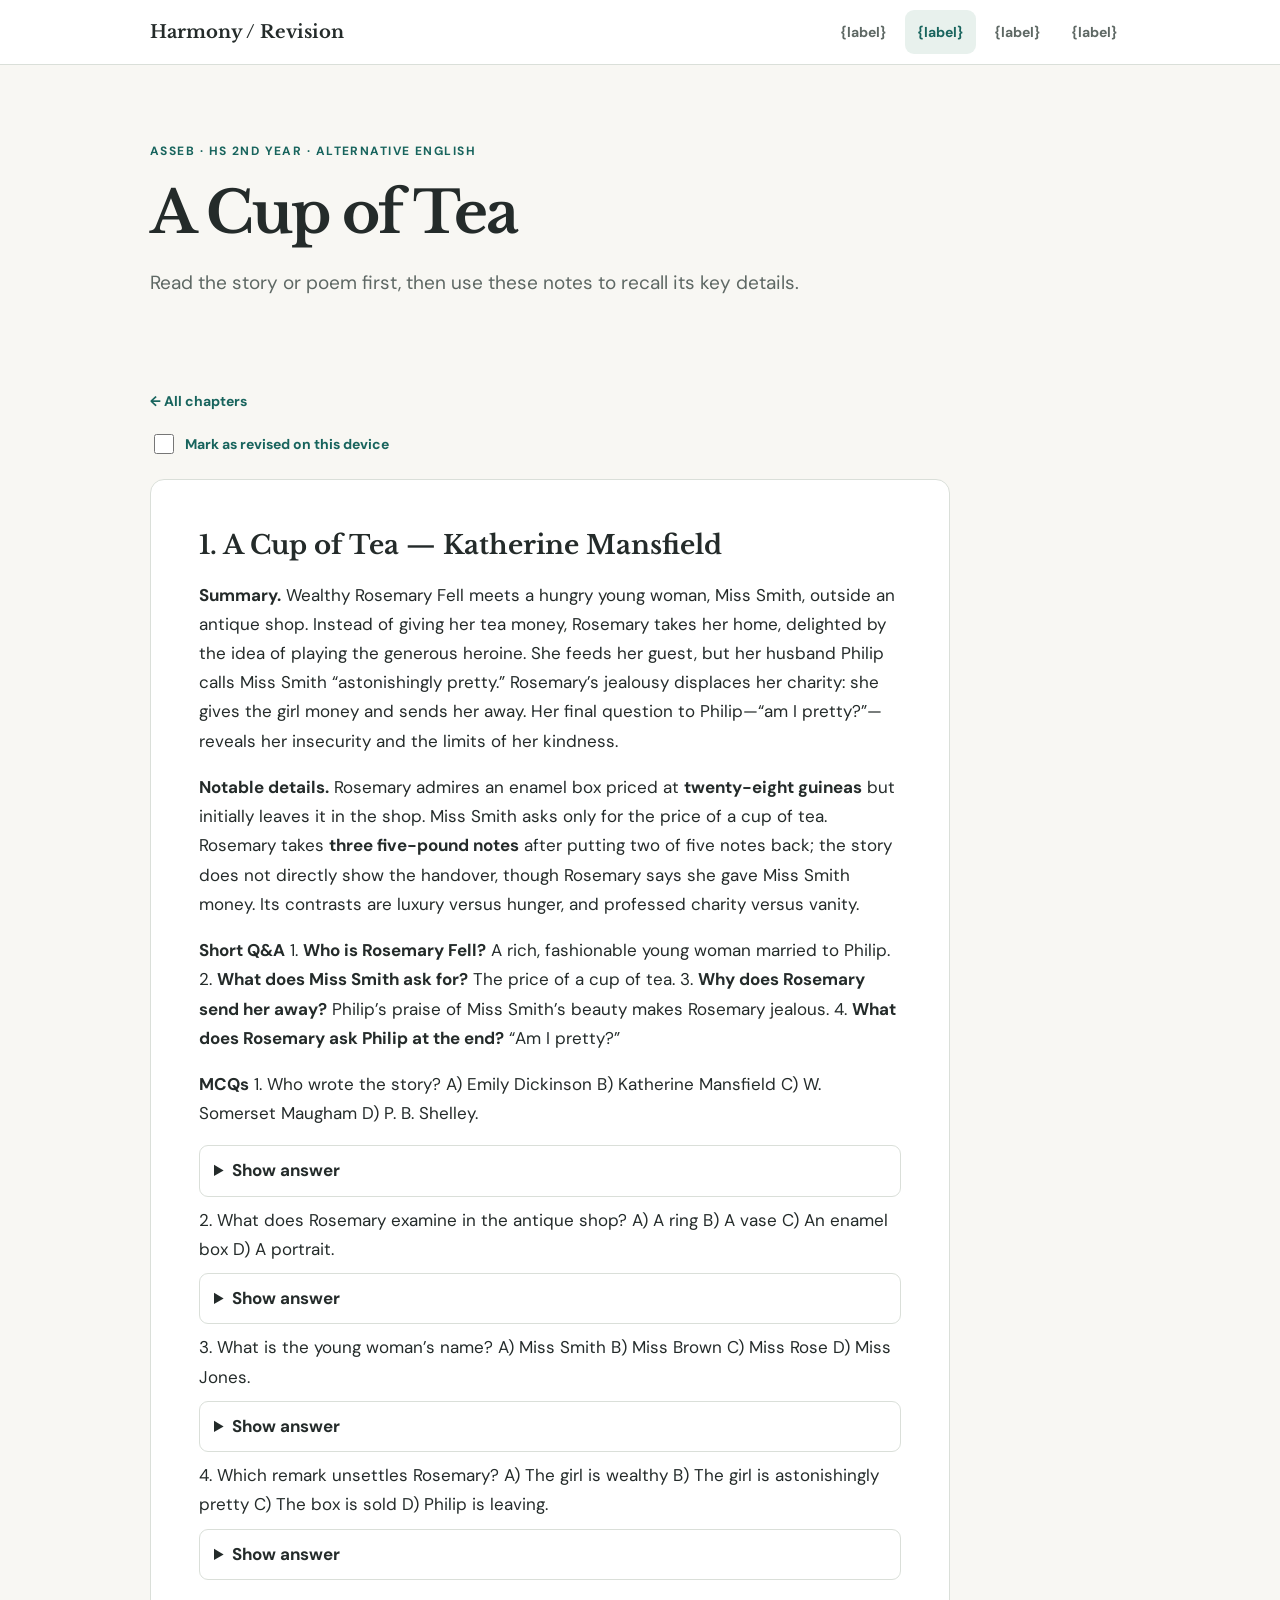
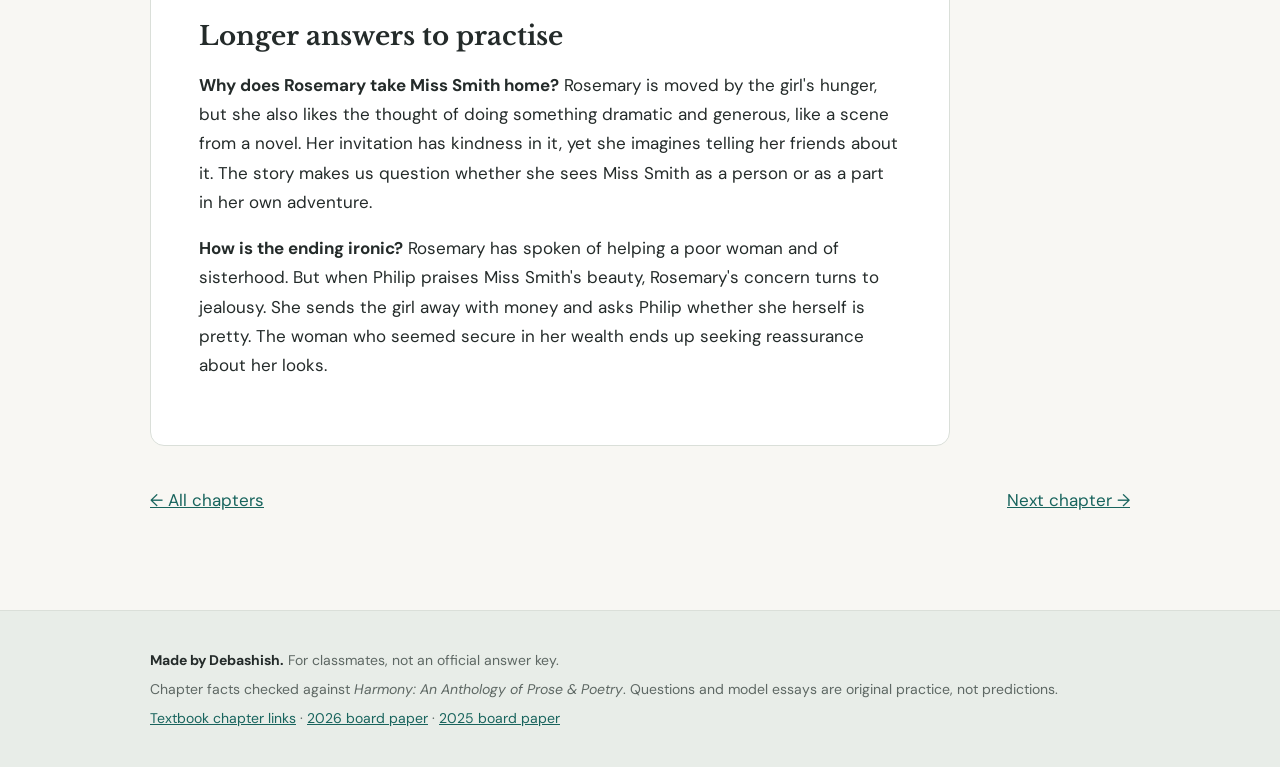
==== a-cup-of-tea.html @ 0e3cce75 "Build Harmony Alternative English revision website and PDF" ====
<!doctype html><html lang="en"><head><meta charset="utf-8"><meta name="viewport" content="width=device-width,initial-scale=1"><meta name="theme-color" content="#f8f7f3"><meta name="description" content="Readable Alternative English revision notes for ASSEB HS 2nd year: Harmony chapters, writing and practice."><title>A Cup of Tea | Harmony Revision</title><link rel="stylesheet" href="style.css"></head><body><header class="top"><div class="shell"><a class="brand" href="index.html">Harmony / Revision</a><nav aria-label="Main navigation"><a href="index.html">{label}</a><a href="chapters.html" aria-current="page">{label}</a><a href="writing.html">{label}</a><a href="grammar.html">{label}</a></nav></div></header><div class="shell"><header class="hero"><span class="eyebrow">ASSEB · HS 2nd Year · Alternative English</span><h1>A Cup of Tea</h1><p>Read the story or poem first, then use these notes to recall its key details.</p></header><main class="main"><a class="crumb" href="chapters.html">← All chapters</a><label class="progress"><input type="checkbox" data-done="a-cup-of-tea"> Mark as revised on this device</label><article class="article"><h2>1. A Cup of Tea — Katherine Mansfield</h2>
<p><strong>Summary.</strong> Wealthy Rosemary Fell meets a hungry young woman, Miss Smith, outside an antique shop. Instead of giving her tea money, Rosemary takes her home, delighted by the idea of playing the generous heroine. She feeds her guest, but her husband Philip calls Miss Smith “astonishingly pretty.” Rosemary’s jealousy displaces her charity: she gives the girl money and sends her away. Her final question to Philip—“am I pretty?”—reveals her insecurity and the limits of her kindness.</p>
<p><strong>Notable details.</strong> Rosemary admires an enamel box priced at <strong>twenty-eight guineas</strong> but initially leaves it in the shop. Miss Smith asks only for the price of a cup of tea. Rosemary takes <strong>three five-pound notes</strong> after putting two of five notes back; the story does not directly show the handover, though Rosemary says she gave Miss Smith money. Its contrasts are luxury versus hunger, and professed charity versus vanity.</p>
<p><strong>Short Q&amp;A</strong>
1. <strong>Who is Rosemary Fell?</strong> A rich, fashionable young woman married to Philip.
2. <strong>What does Miss Smith ask for?</strong> The price of a cup of tea.
3. <strong>Why does Rosemary send her away?</strong> Philip’s praise of Miss Smith’s beauty makes Rosemary jealous.
4. <strong>What does Rosemary ask Philip at the end?</strong> “Am I pretty?”</p>
<p><strong>MCQs</strong>
1. Who wrote the story? A) Emily Dickinson B) Katherine Mansfield C) W. Somerset Maugham D) P. B. Shelley. <details><summary>Show answer</summary><p>Answer: B</p></details>
2. What does Rosemary examine in the antique shop? A) A ring B) A vase C) An enamel box D) A portrait. <details><summary>Show answer</summary><p>Answer: C</p></details>
3. What is the young woman’s name? A) Miss Smith B) Miss Brown C) Miss Rose D) Miss Jones. <details><summary>Show answer</summary><p>Answer: A</p></details>
4. Which remark unsettles Rosemary? A) The girl is wealthy B) The girl is astonishingly pretty C) The box is sold D) Philip is leaving. <details><summary>Show answer</summary><p>Answer: B</p></details></p><h2>Longer answers to practise</h2><p><strong>Why does Rosemary take Miss Smith home?</strong> Rosemary is moved by the girl's hunger, but she also likes the thought of doing something dramatic and generous, like a scene from a novel. Her invitation has kindness in it, yet she imagines telling her friends about it. The story makes us question whether she sees Miss Smith as a person or as a part in her own adventure.</p>
<p><strong>How is the ending ironic?</strong> Rosemary has spoken of helping a poor woman and of sisterhood. But when Philip praises Miss Smith's beauty, Rosemary's concern turns to jealousy. She sends the girl away with money and asks Philip whether she herself is pretty. The woman who seemed secure in her wealth ends up seeking reassurance about her looks.</p></article><div class="navchap"><a href="chapters.html">← All chapters</a><a href="the-voyage.html">Next chapter →</a></div></main></div><footer class="footer"><div class="shell"><p><strong>Made by Debashish.</strong> For classmates, not an official answer key.</p><p>Chapter facts checked against <em>Harmony: An Anthology of Prose &amp; Poetry</em>. Questions and model essays are original practice, not predictions.</p><p><a href="https://devlibrary.in/class-12-alternative-english-book">Textbook chapter links</a> · <a href="https://www.thetreasurenotes.in/2026/02/asseb-class-12-alternative-english-question-paper-2026.html">2026 board paper</a> · <a href="https://www.dynamictutorialsandservices.org/2025/06/alternative-english-question-paper-2025.html">2025 board paper</a></p></div></footer><script src="app.js"></script></body></html>
---- style.css ----
@import url('https://fonts.googleapis.com/css2?family=DM+Sans:wght@400;500;600;700&family=Libre+Baskerville:wght@400;700&display=swap');
:root{--paper:#f8f7f3;--ink:#242b2a;--muted:#5e6864;--line:#dadfd9;--teal:#18645d;--soft:#e8f1ed;--white:#fff}*{box-sizing:border-box}html{scroll-behavior:smooth}body{margin:0;background:var(--paper);color:var(--ink);font:17px/1.72 'DM Sans',Arial,sans-serif}a{color:var(--teal)}a:focus-visible,button:focus-visible,input:focus-visible{outline:3px solid #d68c48;outline-offset:3px}.shell{width:min(980px,calc(100% - 38px));margin:auto}.top{background:var(--white);border-bottom:1px solid var(--line)}.top .shell{min-height:64px;display:flex;align-items:center;justify-content:space-between;gap:16px}.brand{font:700 18px 'Libre Baskerville',Georgia,serif;color:var(--ink);text-decoration:none}.top nav{display:flex;flex-wrap:wrap;gap:6px}.top nav a{color:var(--muted);font-size:14px;text-decoration:none;font-weight:700;padding:10px 12px;border-radius:9px}.top nav a:hover,.top nav a[aria-current]{background:var(--soft);color:var(--teal)}.hero{padding:70px 0 45px;max-width:790px}.eyebrow{color:var(--teal);font-size:12px;letter-spacing:.12em;font-weight:700;text-transform:uppercase}.hero h1{font:700 clamp(34px,6vw,58px)/1.16 'Libre Baskerville',Georgia,serif;letter-spacing:-.035em;margin:16px 0}.hero p{font-size:19px;color:var(--muted);max-width:670px}.pill{display:inline-block;background:var(--soft);color:var(--teal);font-size:13px;font-weight:700;border-radius:100px;padding:6px 14px}.actions{display:flex;gap:12px;flex-wrap:wrap;margin-top:27px}.btn{display:inline-flex;align-items:center;justify-content:center;min-height:48px;padding:10px 18px;background:var(--teal);color:white;text-decoration:none;border-radius:10px;font-weight:700}.btn.alt{background:white;color:var(--teal);border:1px solid var(--line)}.main{padding-bottom:70px}.section-title{font:700 27px/1.3 'Libre Baskerville',Georgia,serif;margin:35px 0 15px}.chapter-list{display:grid;grid-template-columns:repeat(2,minmax(0,1fr));gap:12px}.chapter-link{display:block;padding:22px 24px;background:white;border:1px solid var(--line);border-radius:12px;color:var(--ink);text-decoration:none;min-height:126px}.chapter-link:hover{border-color:var(--teal);background:#fdfefd}.chapter-link small{display:block;color:var(--teal);font-size:12px;text-transform:uppercase;letter-spacing:.08em;font-weight:700}.chapter-link strong{display:block;font:700 19px/1.35 'Libre Baskerville',Georgia,serif;margin-top:9px}.wide{grid-column:span 2}.article{max-width:800px;background:white;border:1px solid var(--line);border-radius:14px;padding:clamp(22px,5vw,48px);margin:22px 0 40px}.article h2{font:700 26px/1.35 'Libre Baskerville',Georgia,serif;margin:1.5em 0 .65em}.article h2:first-child{margin-top:0}.article h3{font:700 20px/1.4 'Libre Baskerville',Georgia,serif;margin:1.5em 0 .5em}.article p,.article li{overflow-wrap:anywhere}.article li{margin:8px 0}.article strong{font-weight:700}.article blockquote{border-left:3px solid var(--teal);padding-left:20px;margin:20px 0;color:var(--muted)}.article hr{border:0;border-top:1px solid var(--line);margin:28px 0}.article ol,.article ul{padding-left:1.35em}.article a{overflow-wrap:anywhere}.article .qna{background:var(--paper);padding:12px;border-radius:8px}.navchap{display:flex;justify-content:space-between;gap:12px;margin:24px 0}.crumb{display:inline-block;margin-top:26px;color:var(--teal);text-decoration:none;font-size:14px;font-weight:700}.footer{background:#e8ede8;border-top:1px solid var(--line);padding:32px 0;font-size:14px;color:var(--muted)}.footer strong{color:var(--ink)}.footer p{margin:5px 0}.footer a{color:var(--teal)}.progress{display:flex;align-items:center;gap:8px;font-size:14px;font-weight:700;color:var(--teal);margin:16px 0}.progress input{width:20px;height:20px;accent-color:var(--teal)}.toc{display:flex;gap:9px;flex-wrap:wrap}.toc a{background:white;border:1px solid var(--line);border-radius:100px;padding:7px 13px;text-decoration:none;font-size:14px;font-weight:700}.article details{border:1px solid var(--line);border-radius:9px;padding:10px 14px;margin:9px 0}.article summary{cursor:pointer;font-weight:700}.article details p{margin:8px 0}.notice{padding:18px;background:var(--soft);border-radius:10px;color:#21453e;margin:22px 0}.printlink{margin:16px 0}.sr-only{position:absolute;clip:rect(0,0,0,0)}@media(max-width:640px){body{font-size:16px;line-height:1.68}.top .shell{align-items:flex-start;flex-direction:column;padding:11px 0}.top nav{width:100%;justify-content:space-between}.top nav a{padding:8px 5px;font-size:13px}.hero{padding:43px 0 28px}.hero p{font-size:17px}.chapter-list{grid-template-columns:1fr}.wide{grid-column:auto}.article{margin:14px 0 30px}.navchap{flex-direction:column}}@media print{.top,.footer,.actions,.navchap,.progress,.crumb{display:none!important}.article{border:0;padding:0;max-width:none}body{background:white;font-size:12pt}.shell{width:100%}}
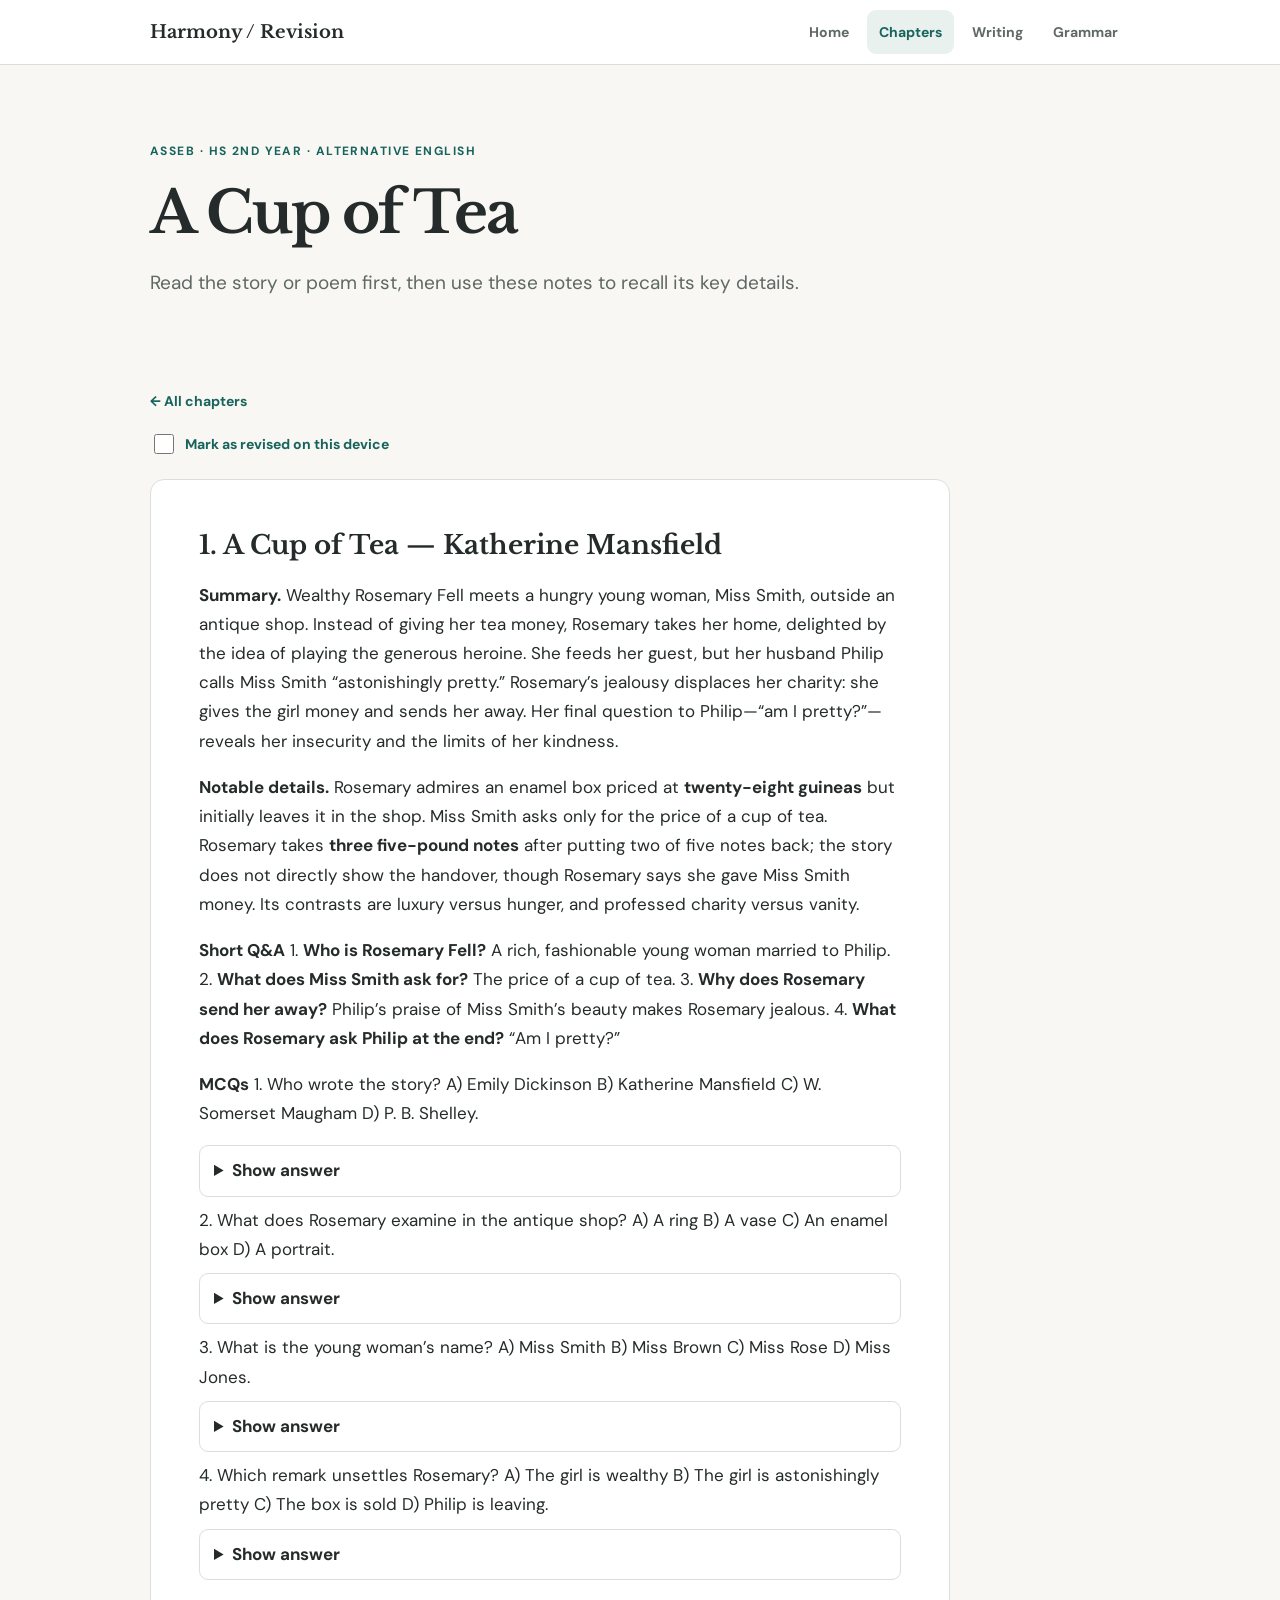
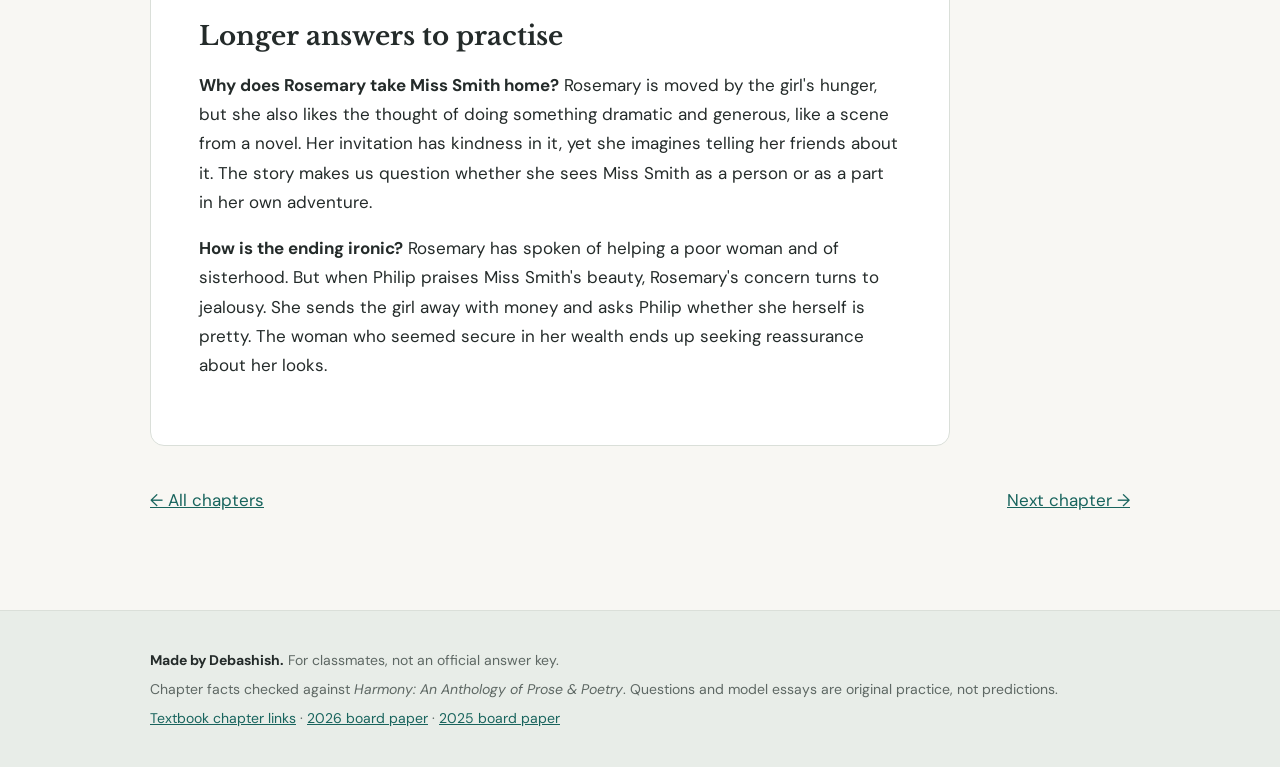
==== commit 73d2cf8a: "Fix navigation labels and writing-page anchors" ====
--- a/a-cup-of-tea.html
+++ b/a-cup-of-tea.html
@@ -1,4 +1,4 @@
-<!doctype html><html lang="en"><head><meta charset="utf-8"><meta name="viewport" content="width=device-width,initial-scale=1"><meta name="theme-color" content="#f8f7f3"><meta name="description" content="Readable Alternative English revision notes for ASSEB HS 2nd year: Harmony chapters, writing and practice."><title>A Cup of Tea | Harmony Revision</title><link rel="stylesheet" href="style.css"></head><body><header class="top"><div class="shell"><a class="brand" href="index.html">Harmony / Revision</a><nav aria-label="Main navigation"><a href="index.html">{label}</a><a href="chapters.html" aria-current="page">{label}</a><a href="writing.html">{label}</a><a href="grammar.html">{label}</a></nav></div></header><div class="shell"><header class="hero"><span class="eyebrow">ASSEB · HS 2nd Year · Alternative English</span><h1>A Cup of Tea</h1><p>Read the story or poem first, then use these notes to recall its key details.</p></header><main class="main"><a class="crumb" href="chapters.html">← All chapters</a><label class="progress"><input type="checkbox" data-done="a-cup-of-tea"> Mark as revised on this device</label><article class="article"><h2>1. A Cup of Tea — Katherine Mansfield</h2>
+<!doctype html><html lang="en"><head><meta charset="utf-8"><meta name="viewport" content="width=device-width,initial-scale=1"><meta name="theme-color" content="#f8f7f3"><meta name="description" content="Readable Alternative English revision notes for ASSEB HS 2nd year: Harmony chapters, writing and practice."><title>A Cup of Tea | Harmony Revision</title><link rel="stylesheet" href="style.css"></head><body><header class="top"><div class="shell"><a class="brand" href="index.html">Harmony / Revision</a><nav aria-label="Main navigation"><a href="index.html">Home</a><a href="chapters.html" aria-current="page">Chapters</a><a href="writing.html">Writing</a><a href="grammar.html">Grammar</a></nav></div></header><div class="shell"><header class="hero"><span class="eyebrow">ASSEB · HS 2nd Year · Alternative English</span><h1>A Cup of Tea</h1><p>Read the story or poem first, then use these notes to recall its key details.</p></header><main class="main"><a class="crumb" href="chapters.html">← All chapters</a><label class="progress"><input type="checkbox" data-done="a-cup-of-tea"> Mark as revised on this device</label><article class="article"><h2>1. A Cup of Tea — Katherine Mansfield</h2>
 <p><strong>Summary.</strong> Wealthy Rosemary Fell meets a hungry young woman, Miss Smith, outside an antique shop. Instead of giving her tea money, Rosemary takes her home, delighted by the idea of playing the generous heroine. She feeds her guest, but her husband Philip calls Miss Smith “astonishingly pretty.” Rosemary’s jealousy displaces her charity: she gives the girl money and sends her away. Her final question to Philip—“am I pretty?”—reveals her insecurity and the limits of her kindness.</p>
 <p><strong>Notable details.</strong> Rosemary admires an enamel box priced at <strong>twenty-eight guineas</strong> but initially leaves it in the shop. Miss Smith asks only for the price of a cup of tea. Rosemary takes <strong>three five-pound notes</strong> after putting two of five notes back; the story does not directly show the handover, though Rosemary says she gave Miss Smith money. Its contrasts are luxury versus hunger, and professed charity versus vanity.</p>
 <p><strong>Short Q&amp;A</strong>
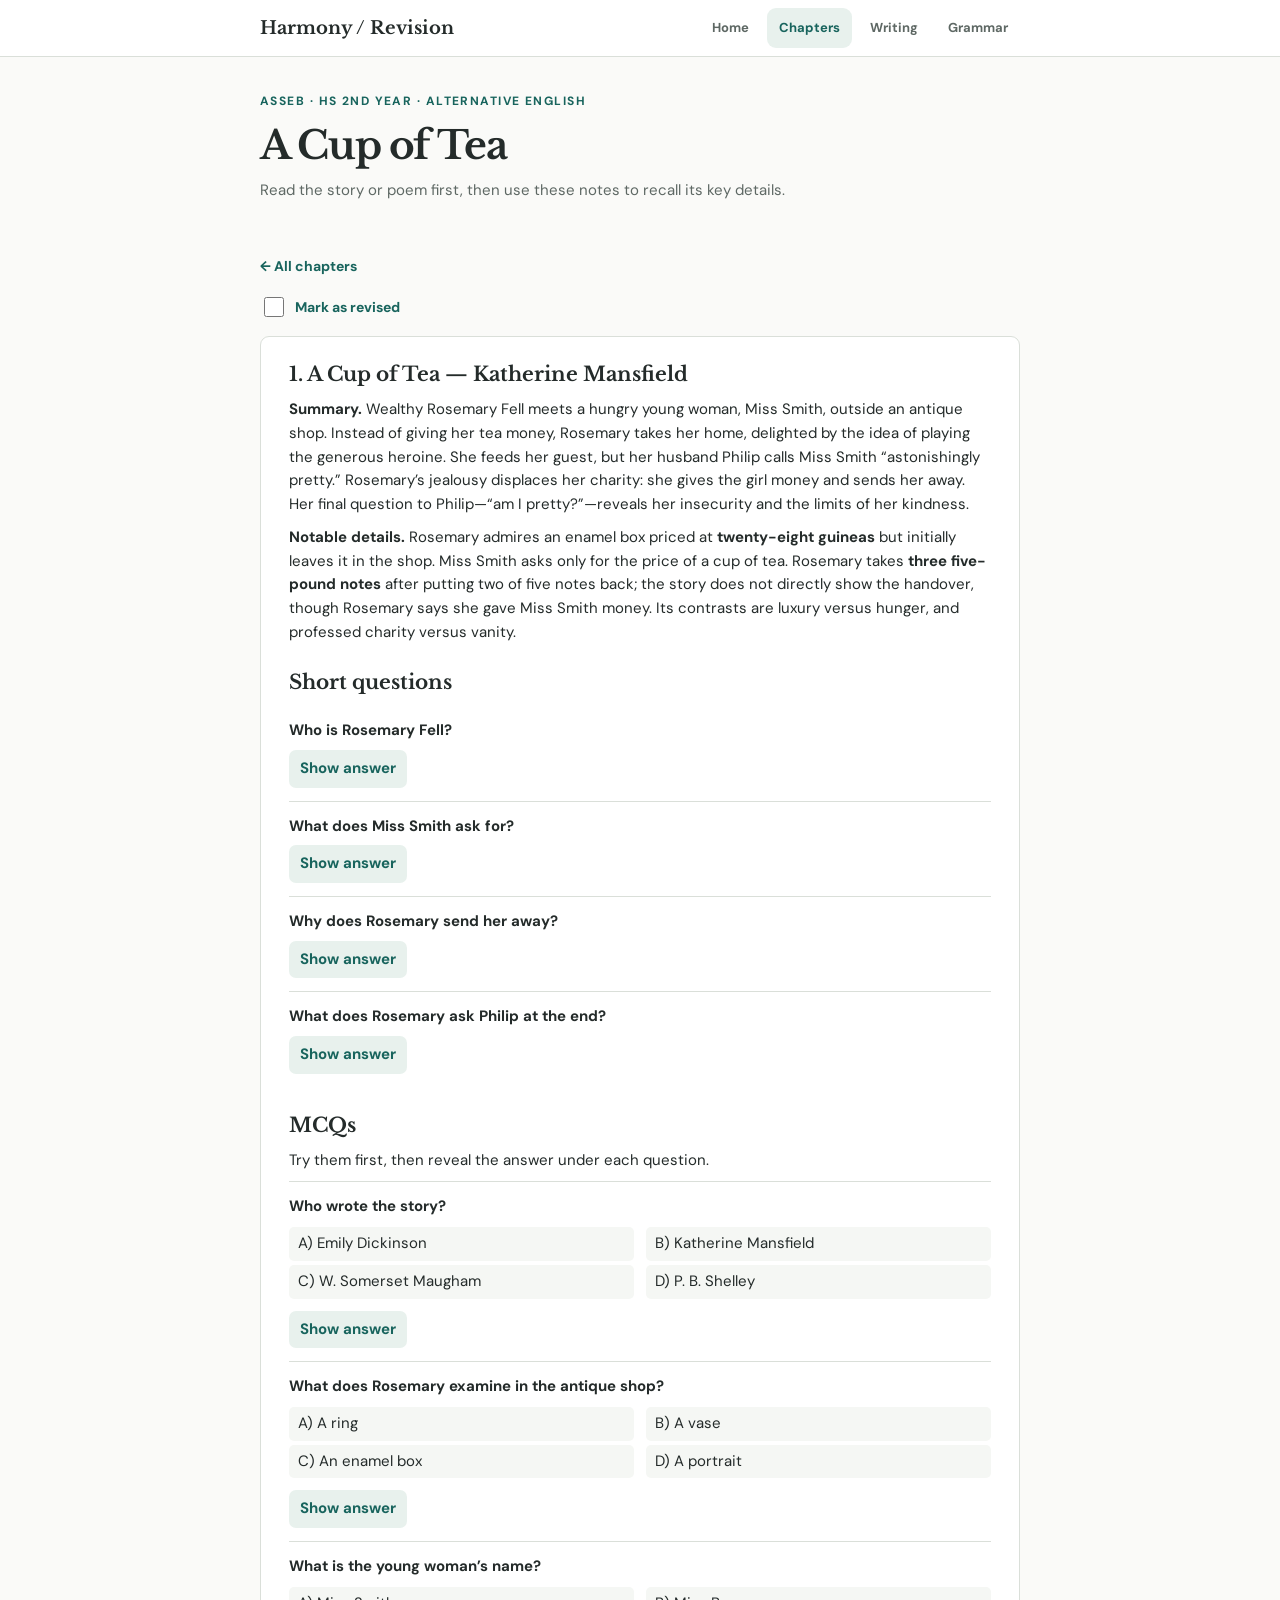
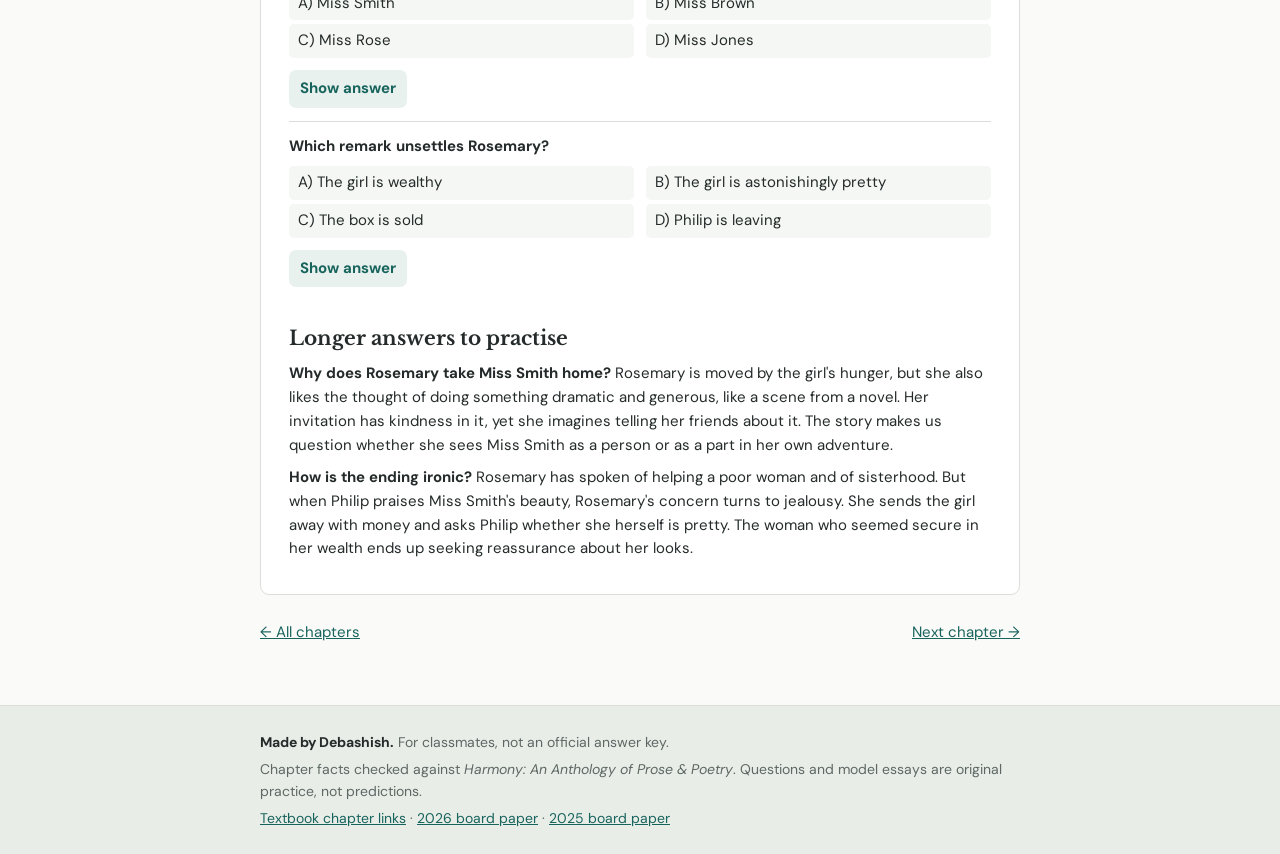
==== commit 8117608e: "Simplify reading layout and hide practice answers until revealed" ====
--- a/a-cup-of-tea.html
+++ b/a-cup-of-tea.html
@@ -1,14 +1,4 @@
-<!doctype html><html lang="en"><head><meta charset="utf-8"><meta name="viewport" content="width=device-width,initial-scale=1"><meta name="theme-color" content="#f8f7f3"><meta name="description" content="Readable Alternative English revision notes for ASSEB HS 2nd year: Harmony chapters, writing and practice."><title>A Cup of Tea | Harmony Revision</title><link rel="stylesheet" href="style.css"></head><body><header class="top"><div class="shell"><a class="brand" href="index.html">Harmony / Revision</a><nav aria-label="Main navigation"><a href="index.html">Home</a><a href="chapters.html" aria-current="page">Chapters</a><a href="writing.html">Writing</a><a href="grammar.html">Grammar</a></nav></div></header><div class="shell"><header class="hero"><span class="eyebrow">ASSEB · HS 2nd Year · Alternative English</span><h1>A Cup of Tea</h1><p>Read the story or poem first, then use these notes to recall its key details.</p></header><main class="main"><a class="crumb" href="chapters.html">← All chapters</a><label class="progress"><input type="checkbox" data-done="a-cup-of-tea"> Mark as revised on this device</label><article class="article"><h2>1. A Cup of Tea — Katherine Mansfield</h2>
+<!doctype html><html lang="en"><head><meta charset="utf-8"><meta name="viewport" content="width=device-width,initial-scale=1"><meta name="theme-color" content="#f8f7f3"><meta name="description" content="Readable Alternative English revision notes for ASSEB HS 2nd year: Harmony chapters, writing and practice."><title>A Cup of Tea | Harmony Revision</title><link rel="stylesheet" href="style.css"></head><body><header class="top"><div class="shell"><a class="brand" href="index.html">Harmony / Revision</a><nav aria-label="Main navigation"><a href="index.html">Home</a><a href="chapters.html" aria-current="page">Chapters</a><a href="writing.html">Writing</a><a href="grammar.html">Grammar</a></nav></div></header><div class="shell"><header class="hero"><span class="eyebrow">ASSEB · HS 2nd Year · Alternative English</span><h1>A Cup of Tea</h1><p>Read the story or poem first, then use these notes to recall its key details.</p></header><main class="main"><a class="crumb" href="chapters.html">← All chapters</a><label class="progress"><input type="checkbox" data-done="a-cup-of-tea"> Mark as revised</label><article class="article"><h2>1. A Cup of Tea — Katherine Mansfield</h2>
 <p><strong>Summary.</strong> Wealthy Rosemary Fell meets a hungry young woman, Miss Smith, outside an antique shop. Instead of giving her tea money, Rosemary takes her home, delighted by the idea of playing the generous heroine. She feeds her guest, but her husband Philip calls Miss Smith “astonishingly pretty.” Rosemary’s jealousy displaces her charity: she gives the girl money and sends her away. Her final question to Philip—“am I pretty?”—reveals her insecurity and the limits of her kindness.</p>
-<p><strong>Notable details.</strong> Rosemary admires an enamel box priced at <strong>twenty-eight guineas</strong> but initially leaves it in the shop. Miss Smith asks only for the price of a cup of tea. Rosemary takes <strong>three five-pound notes</strong> after putting two of five notes back; the story does not directly show the handover, though Rosemary says she gave Miss Smith money. Its contrasts are luxury versus hunger, and professed charity versus vanity.</p>
-<p><strong>Short Q&amp;A</strong>
-1. <strong>Who is Rosemary Fell?</strong> A rich, fashionable young woman married to Philip.
-2. <strong>What does Miss Smith ask for?</strong> The price of a cup of tea.
-3. <strong>Why does Rosemary send her away?</strong> Philip’s praise of Miss Smith’s beauty makes Rosemary jealous.
-4. <strong>What does Rosemary ask Philip at the end?</strong> “Am I pretty?”</p>
-<p><strong>MCQs</strong>
-1. Who wrote the story? A) Emily Dickinson B) Katherine Mansfield C) W. Somerset Maugham D) P. B. Shelley. <details><summary>Show answer</summary><p>Answer: B</p></details>
-2. What does Rosemary examine in the antique shop? A) A ring B) A vase C) An enamel box D) A portrait. <details><summary>Show answer</summary><p>Answer: C</p></details>
-3. What is the young woman’s name? A) Miss Smith B) Miss Brown C) Miss Rose D) Miss Jones. <details><summary>Show answer</summary><p>Answer: A</p></details>
-4. Which remark unsettles Rosemary? A) The girl is wealthy B) The girl is astonishingly pretty C) The box is sold D) Philip is leaving. <details><summary>Show answer</summary><p>Answer: B</p></details></p><h2>Longer answers to practise</h2><p><strong>Why does Rosemary take Miss Smith home?</strong> Rosemary is moved by the girl's hunger, but she also likes the thought of doing something dramatic and generous, like a scene from a novel. Her invitation has kindness in it, yet she imagines telling her friends about it. The story makes us question whether she sees Miss Smith as a person or as a part in her own adventure.</p>
+<p><strong>Notable details.</strong> Rosemary admires an enamel box priced at <strong>twenty-eight guineas</strong> but initially leaves it in the shop. Miss Smith asks only for the price of a cup of tea. Rosemary takes <strong>three five-pound notes</strong> after putting two of five notes back; the story does not directly show the handover, though Rosemary says she gave Miss Smith money. Its contrasts are luxury versus hunger, and professed charity versus vanity.</p><h2>Short questions</h2><div class="qcard"><p><strong>Who is Rosemary Fell?</strong></p><details><summary>Show answer</summary><p>A rich, fashionable young woman married to Philip.</p></details></div><div class="qcard"><p><strong>What does Miss Smith ask for?</strong></p><details><summary>Show answer</summary><p>The price of a cup of tea.</p></details></div><div class="qcard"><p><strong>Why does Rosemary send her away?</strong></p><details><summary>Show answer</summary><p>Philip’s praise of Miss Smith’s beauty makes Rosemary jealous.</p></details></div><div class="qcard"><p><strong>What does Rosemary ask Philip at the end?</strong></p><details><summary>Show answer</summary><p>“Am I pretty?”</p></details></div><h2>MCQs</h2><p>Try them first, then reveal the answer under each question.</p><div class="qcard"><p><strong>Who wrote the story?</strong></p><div class="options"><span>A) Emily Dickinson</span><span>B) Katherine Mansfield</span><span>C) W. Somerset Maugham</span><span>D) P. B. Shelley</span></div><details><summary>Show answer</summary><p><strong>B) Katherine Mansfield</strong></p></details></div><div class="qcard"><p><strong>What does Rosemary examine in the antique shop?</strong></p><div class="options"><span>A) A ring</span><span>B) A vase</span><span>C) An enamel box</span><span>D) A portrait</span></div><details><summary>Show answer</summary><p><strong>C) An enamel box</strong></p></details></div><div class="qcard"><p><strong>What is the young woman’s name?</strong></p><div class="options"><span>A) Miss Smith</span><span>B) Miss Brown</span><span>C) Miss Rose</span><span>D) Miss Jones</span></div><details><summary>Show answer</summary><p><strong>A) Miss Smith</strong></p></details></div><div class="qcard"><p><strong>Which remark unsettles Rosemary?</strong></p><div class="options"><span>A) The girl is wealthy</span><span>B) The girl is astonishingly pretty</span><span>C) The box is sold</span><span>D) Philip is leaving</span></div><details><summary>Show answer</summary><p><strong>B) The girl is astonishingly pretty</strong></p></details></div><h2>Longer answers to practise</h2><p><strong>Why does Rosemary take Miss Smith home?</strong> Rosemary is moved by the girl's hunger, but she also likes the thought of doing something dramatic and generous, like a scene from a novel. Her invitation has kindness in it, yet she imagines telling her friends about it. The story makes us question whether she sees Miss Smith as a person or as a part in her own adventure.</p>
 <p><strong>How is the ending ironic?</strong> Rosemary has spoken of helping a poor woman and of sisterhood. But when Philip praises Miss Smith's beauty, Rosemary's concern turns to jealousy. She sends the girl away with money and asks Philip whether she herself is pretty. The woman who seemed secure in her wealth ends up seeking reassurance about her looks.</p></article><div class="navchap"><a href="chapters.html">← All chapters</a><a href="the-voyage.html">Next chapter →</a></div></main></div><footer class="footer"><div class="shell"><p><strong>Made by Debashish.</strong> For classmates, not an official answer key.</p><p>Chapter facts checked against <em>Harmony: An Anthology of Prose &amp; Poetry</em>. Questions and model essays are original practice, not predictions.</p><p><a href="https://devlibrary.in/class-12-alternative-english-book">Textbook chapter links</a> · <a href="https://www.thetreasurenotes.in/2026/02/asseb-class-12-alternative-english-question-paper-2026.html">2026 board paper</a> · <a href="https://www.dynamictutorialsandservices.org/2025/06/alternative-english-question-paper-2025.html">2025 board paper</a></p></div></footer><script src="app.js"></script></body></html>
--- a/style.css
+++ b/style.css
@@ -1,2 +1,4 @@
 @import url('https://fonts.googleapis.com/css2?family=DM+Sans:wght@400;500;600;700&family=Libre+Baskerville:wght@400;700&display=swap');
-:root{--paper:#f8f7f3;--ink:#242b2a;--muted:#5e6864;--line:#dadfd9;--teal:#18645d;--soft:#e8f1ed;--white:#fff}*{box-sizing:border-box}html{scroll-behavior:smooth}body{margin:0;background:var(--paper);color:var(--ink);font:17px/1.72 'DM Sans',Arial,sans-serif}a{color:var(--teal)}a:focus-visible,button:focus-visible,input:focus-visible{outline:3px solid #d68c48;outline-offset:3px}.shell{width:min(980px,calc(100% - 38px));margin:auto}.top{background:var(--white);border-bottom:1px solid var(--line)}.top .shell{min-height:64px;display:flex;align-items:center;justify-content:space-between;gap:16px}.brand{font:700 18px 'Libre Baskerville',Georgia,serif;color:var(--ink);text-decoration:none}.top nav{display:flex;flex-wrap:wrap;gap:6px}.top nav a{color:var(--muted);font-size:14px;text-decoration:none;font-weight:700;padding:10px 12px;border-radius:9px}.top nav a:hover,.top nav a[aria-current]{background:var(--soft);color:var(--teal)}.hero{padding:70px 0 45px;max-width:790px}.eyebrow{color:var(--teal);font-size:12px;letter-spacing:.12em;font-weight:700;text-transform:uppercase}.hero h1{font:700 clamp(34px,6vw,58px)/1.16 'Libre Baskerville',Georgia,serif;letter-spacing:-.035em;margin:16px 0}.hero p{font-size:19px;color:var(--muted);max-width:670px}.pill{display:inline-block;background:var(--soft);color:var(--teal);font-size:13px;font-weight:700;border-radius:100px;padding:6px 14px}.actions{display:flex;gap:12px;flex-wrap:wrap;margin-top:27px}.btn{display:inline-flex;align-items:center;justify-content:center;min-height:48px;padding:10px 18px;background:var(--teal);color:white;text-decoration:none;border-radius:10px;font-weight:700}.btn.alt{background:white;color:var(--teal);border:1px solid var(--line)}.main{padding-bottom:70px}.section-title{font:700 27px/1.3 'Libre Baskerville',Georgia,serif;margin:35px 0 15px}.chapter-list{display:grid;grid-template-columns:repeat(2,minmax(0,1fr));gap:12px}.chapter-link{display:block;padding:22px 24px;background:white;border:1px solid var(--line);border-radius:12px;color:var(--ink);text-decoration:none;min-height:126px}.chapter-link:hover{border-color:var(--teal);background:#fdfefd}.chapter-link small{display:block;color:var(--teal);font-size:12px;text-transform:uppercase;letter-spacing:.08em;font-weight:700}.chapter-link strong{display:block;font:700 19px/1.35 'Libre Baskerville',Georgia,serif;margin-top:9px}.wide{grid-column:span 2}.article{max-width:800px;background:white;border:1px solid var(--line);border-radius:14px;padding:clamp(22px,5vw,48px);margin:22px 0 40px}.article h2{font:700 26px/1.35 'Libre Baskerville',Georgia,serif;margin:1.5em 0 .65em}.article h2:first-child{margin-top:0}.article h3{font:700 20px/1.4 'Libre Baskerville',Georgia,serif;margin:1.5em 0 .5em}.article p,.article li{overflow-wrap:anywhere}.article li{margin:8px 0}.article strong{font-weight:700}.article blockquote{border-left:3px solid var(--teal);padding-left:20px;margin:20px 0;color:var(--muted)}.article hr{border:0;border-top:1px solid var(--line);margin:28px 0}.article ol,.article ul{padding-left:1.35em}.article a{overflow-wrap:anywhere}.article .qna{background:var(--paper);padding:12px;border-radius:8px}.navchap{display:flex;justify-content:space-between;gap:12px;margin:24px 0}.crumb{display:inline-block;margin-top:26px;color:var(--teal);text-decoration:none;font-size:14px;font-weight:700}.footer{background:#e8ede8;border-top:1px solid var(--line);padding:32px 0;font-size:14px;color:var(--muted)}.footer strong{color:var(--ink)}.footer p{margin:5px 0}.footer a{color:var(--teal)}.progress{display:flex;align-items:center;gap:8px;font-size:14px;font-weight:700;color:var(--teal);margin:16px 0}.progress input{width:20px;height:20px;accent-color:var(--teal)}.toc{display:flex;gap:9px;flex-wrap:wrap}.toc a{background:white;border:1px solid var(--line);border-radius:100px;padding:7px 13px;text-decoration:none;font-size:14px;font-weight:700}.article details{border:1px solid var(--line);border-radius:9px;padding:10px 14px;margin:9px 0}.article summary{cursor:pointer;font-weight:700}.article details p{margin:8px 0}.notice{padding:18px;background:var(--soft);border-radius:10px;color:#21453e;margin:22px 0}.printlink{margin:16px 0}.sr-only{position:absolute;clip:rect(0,0,0,0)}@media(max-width:640px){body{font-size:16px;line-height:1.68}.top .shell{align-items:flex-start;flex-direction:column;padding:11px 0}.top nav{width:100%;justify-content:space-between}.top nav a{padding:8px 5px;font-size:13px}.hero{padding:43px 0 28px}.hero p{font-size:17px}.chapter-list{grid-template-columns:1fr}.wide{grid-column:auto}.article{margin:14px 0 30px}.navchap{flex-direction:column}}@media print{.top,.footer,.actions,.navchap,.progress,.crumb{display:none!important}.article{border:0;padding:0;max-width:none}body{background:white;font-size:12pt}.shell{width:100%}}+:root{--paper:#f8f7f3;--ink:#242b2a;--muted:#5e6864;--line:#dadfd9;--teal:#18645d;--soft:#e8f1ed;--white:#fff}*{box-sizing:border-box}html{scroll-behavior:smooth}body{margin:0;background:var(--paper);color:var(--ink);font:17px/1.72 'DM Sans',Arial,sans-serif}a{color:var(--teal)}a:focus-visible,button:focus-visible,input:focus-visible{outline:3px solid #d68c48;outline-offset:3px}.shell{width:min(980px,calc(100% - 38px));margin:auto}.top{background:var(--white);border-bottom:1px solid var(--line)}.top .shell{min-height:64px;display:flex;align-items:center;justify-content:space-between;gap:16px}.brand{font:700 18px 'Libre Baskerville',Georgia,serif;color:var(--ink);text-decoration:none}.top nav{display:flex;flex-wrap:wrap;gap:6px}.top nav a{color:var(--muted);font-size:14px;text-decoration:none;font-weight:700;padding:10px 12px;border-radius:9px}.top nav a:hover,.top nav a[aria-current]{background:var(--soft);color:var(--teal)}.hero{padding:70px 0 45px;max-width:790px}.eyebrow{color:var(--teal);font-size:12px;letter-spacing:.12em;font-weight:700;text-transform:uppercase}.hero h1{font:700 clamp(34px,6vw,58px)/1.16 'Libre Baskerville',Georgia,serif;letter-spacing:-.035em;margin:16px 0}.hero p{font-size:19px;color:var(--muted);max-width:670px}.pill{display:inline-block;background:var(--soft);color:var(--teal);font-size:13px;font-weight:700;border-radius:100px;padding:6px 14px}.actions{display:flex;gap:12px;flex-wrap:wrap;margin-top:27px}.btn{display:inline-flex;align-items:center;justify-content:center;min-height:48px;padding:10px 18px;background:var(--teal);color:white;text-decoration:none;border-radius:10px;font-weight:700}.btn.alt{background:white;color:var(--teal);border:1px solid var(--line)}.main{padding-bottom:70px}.section-title{font:700 27px/1.3 'Libre Baskerville',Georgia,serif;margin:35px 0 15px}.chapter-list{display:grid;grid-template-columns:repeat(2,minmax(0,1fr));gap:12px}.chapter-link{display:block;padding:22px 24px;background:white;border:1px solid var(--line);border-radius:12px;color:var(--ink);text-decoration:none;min-height:126px}.chapter-link:hover{border-color:var(--teal);background:#fdfefd}.chapter-link small{display:block;color:var(--teal);font-size:12px;text-transform:uppercase;letter-spacing:.08em;font-weight:700}.chapter-link strong{display:block;font:700 19px/1.35 'Libre Baskerville',Georgia,serif;margin-top:9px}.wide{grid-column:span 2}.article{max-width:800px;background:white;border:1px solid var(--line);border-radius:14px;padding:clamp(22px,5vw,48px);margin:22px 0 40px}.article h2{font:700 26px/1.35 'Libre Baskerville',Georgia,serif;margin:1.5em 0 .65em}.article h2:first-child{margin-top:0}.article h3{font:700 20px/1.4 'Libre Baskerville',Georgia,serif;margin:1.5em 0 .5em}.article p,.article li{overflow-wrap:anywhere}.article li{margin:8px 0}.article strong{font-weight:700}.article blockquote{border-left:3px solid var(--teal);padding-left:20px;margin:20px 0;color:var(--muted)}.article hr{border:0;border-top:1px solid var(--line);margin:28px 0}.article ol,.article ul{padding-left:1.35em}.article a{overflow-wrap:anywhere}.article .qna{background:var(--paper);padding:12px;border-radius:8px}.navchap{display:flex;justify-content:space-between;gap:12px;margin:24px 0}.crumb{display:inline-block;margin-top:26px;color:var(--teal);text-decoration:none;font-size:14px;font-weight:700}.footer{background:#e8ede8;border-top:1px solid var(--line);padding:32px 0;font-size:14px;color:var(--muted)}.footer strong{color:var(--ink)}.footer p{margin:5px 0}.footer a{color:var(--teal)}.progress{display:flex;align-items:center;gap:8px;font-size:14px;font-weight:700;color:var(--teal);margin:16px 0}.progress input{width:20px;height:20px;accent-color:var(--teal)}.toc{display:flex;gap:9px;flex-wrap:wrap}.toc a{background:white;border:1px solid var(--line);border-radius:100px;padding:7px 13px;text-decoration:none;font-size:14px;font-weight:700}.article details{border:1px solid var(--line);border-radius:9px;padding:10px 14px;margin:9px 0}.article summary{cursor:pointer;font-weight:700}.article details p{margin:8px 0}.notice{padding:18px;background:var(--soft);border-radius:10px;color:#21453e;margin:22px 0}.printlink{margin:16px 0}.sr-only{position:absolute;clip:rect(0,0,0,0)}@media(max-width:640px){body{font-size:16px;line-height:1.68}.top .shell{align-items:flex-start;flex-direction:column;padding:11px 0}.top nav{width:100%;justify-content:space-between}.top nav a{padding:8px 5px;font-size:13px}.hero{padding:43px 0 28px}.hero p{font-size:17px}.chapter-list{grid-template-columns:1fr}.wide{grid-column:auto}.article{margin:14px 0 30px}.navchap{flex-direction:column}}@media print{.top,.footer,.actions,.navchap,.progress,.crumb{display:none!important}.article{border:0;padding:0;max-width:none}body{background:white;font-size:12pt}.shell{width:100%}}
+/* Compact reading layout */
+body{font-size:15px;line-height:1.58;background:#fafaf8}.shell{width:min(760px,calc(100% - 32px))}.hero{padding:32px 0 18px}.hero h1{font-size:clamp(27px,4vw,39px);line-height:1.25;margin:9px 0}.hero p{font-size:15px;line-height:1.55;margin:8px 0}.top .shell{min-height:56px}.article{padding:24px 28px;margin:14px 0 26px;border-radius:9px}.article h2{font-size:20px;margin:1.25em 0 .5em}.article h3{font-size:17px;margin:1.25em 0 .5em}.article p{margin:9px 0}.article li{margin:4px 0}.chapter-list{gap:8px}.chapter-link{padding:14px 17px;min-height:88px;border-radius:9px}.chapter-link strong{font-size:16px;margin-top:4px}.section-title{font-size:21px;margin:26px 0 10px}.main{padding-bottom:36px}.footer{padding:20px 0}.qcard{border-top:1px solid var(--line);padding:13px 0}.qcard:first-of-type{border-top:0}.qcard p{margin:0 0 7px}.qcard .options{display:grid;grid-template-columns:repeat(2,minmax(0,1fr));gap:4px 12px;margin:8px 0 12px}.qcard .options span{background:#f5f7f4;border-radius:5px;padding:5px 9px}.qcard details{border:0;margin:7px 0 0;padding:0}.qcard summary,.answer-reveal summary{display:inline-block;cursor:pointer;background:var(--soft);color:var(--teal);font-weight:700;border-radius:7px;padding:7px 11px;list-style:none}.qcard summary::-webkit-details-marker,.answer-reveal summary::-webkit-details-marker{display:none}.qcard details[open] summary,.answer-reveal[open] summary{background:#d5e8df}.qcard details p,.answer-reveal>p{padding:8px 11px;margin-top:6px;background:#f5f7f4;border-radius:6px}.answer-reveal{margin:12px 0 28px}.quick-grid{display:grid;grid-template-columns:repeat(2,minmax(0,1fr));gap:8px}.quick-grid a{min-height:52px}.hero .pill{margin-top:8px}.actions{margin-top:16px}.btn{font-size:14px}.top nav a{font-size:13px}.article>h2:first-child{margin-top:0}@media(max-width:640px){body{font-size:14px}.article{padding:17px;margin:12px 0 22px}.hero{padding:22px 0 10px}.hero h1{font-size:27px}.top .shell{gap:0}.top nav a{font-size:12px}.qcard .options{grid-template-columns:1fr}.quick-grid{grid-template-columns:1fr}}
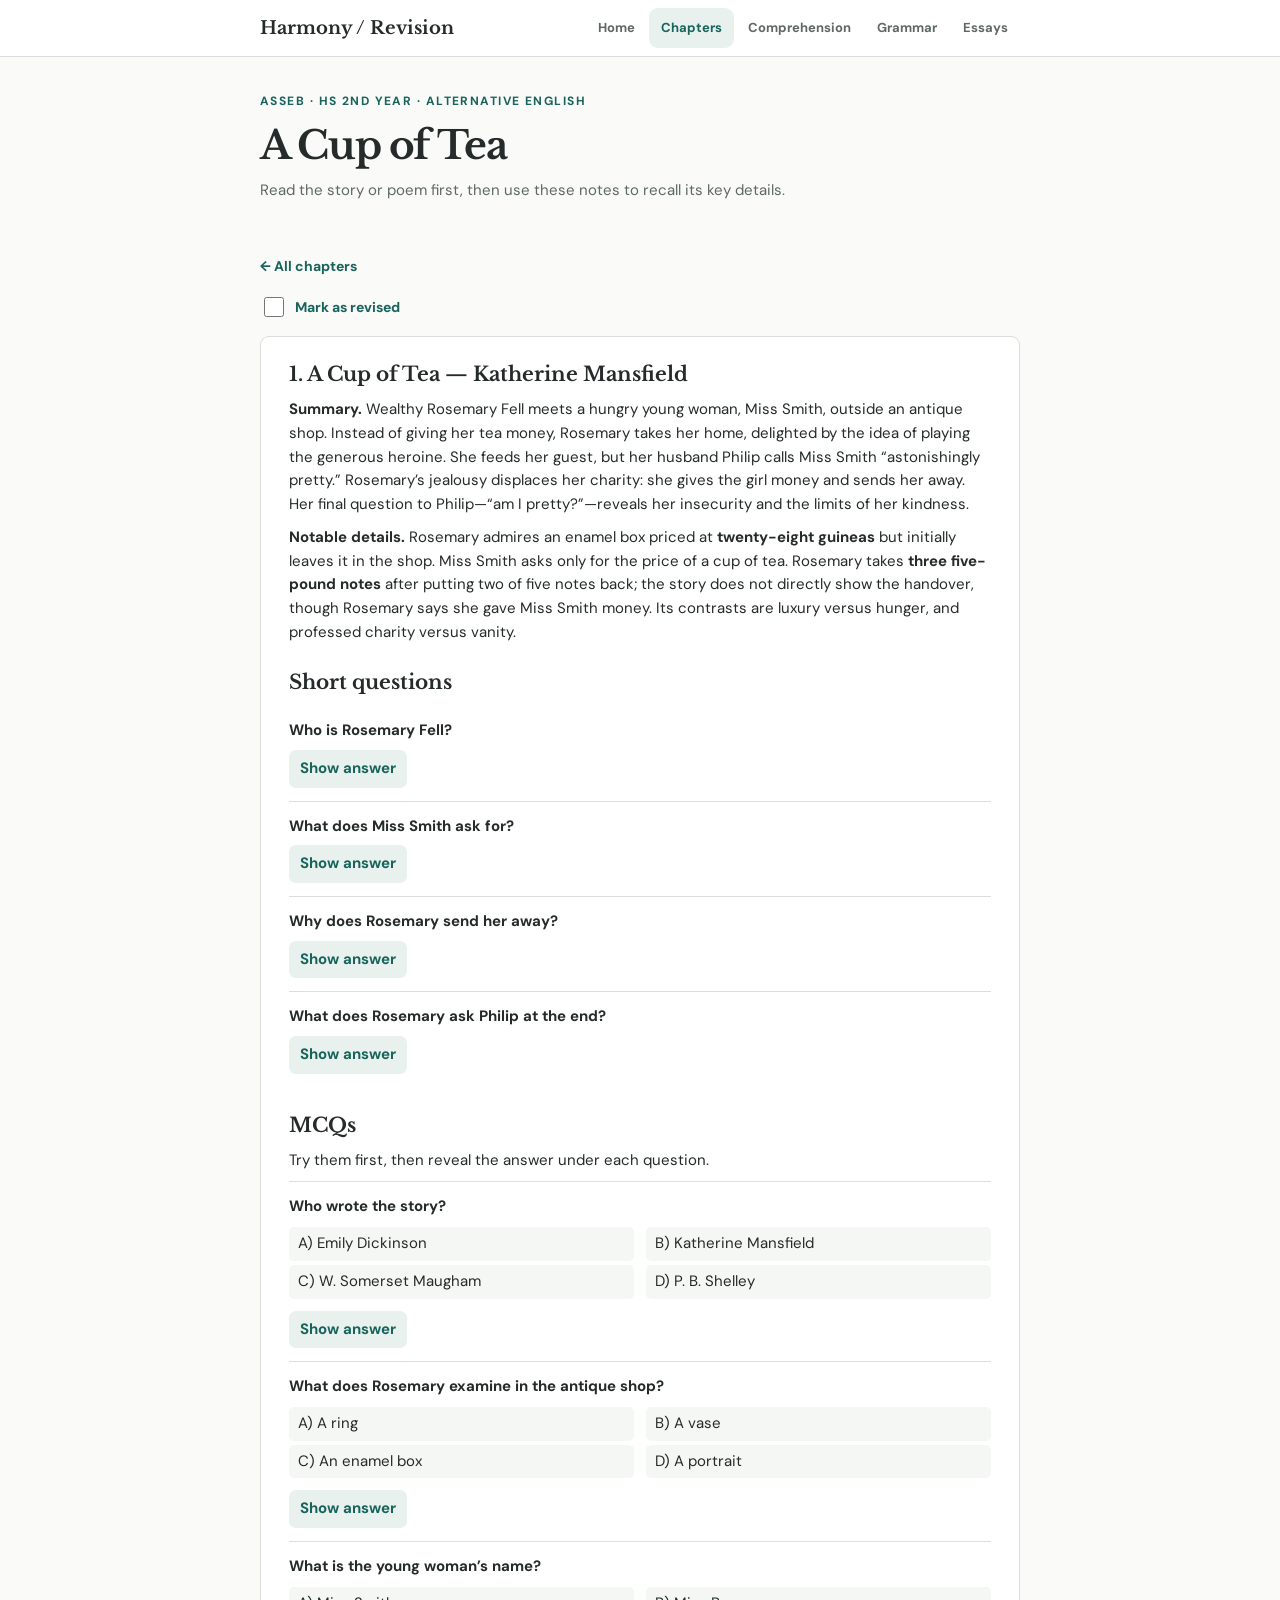
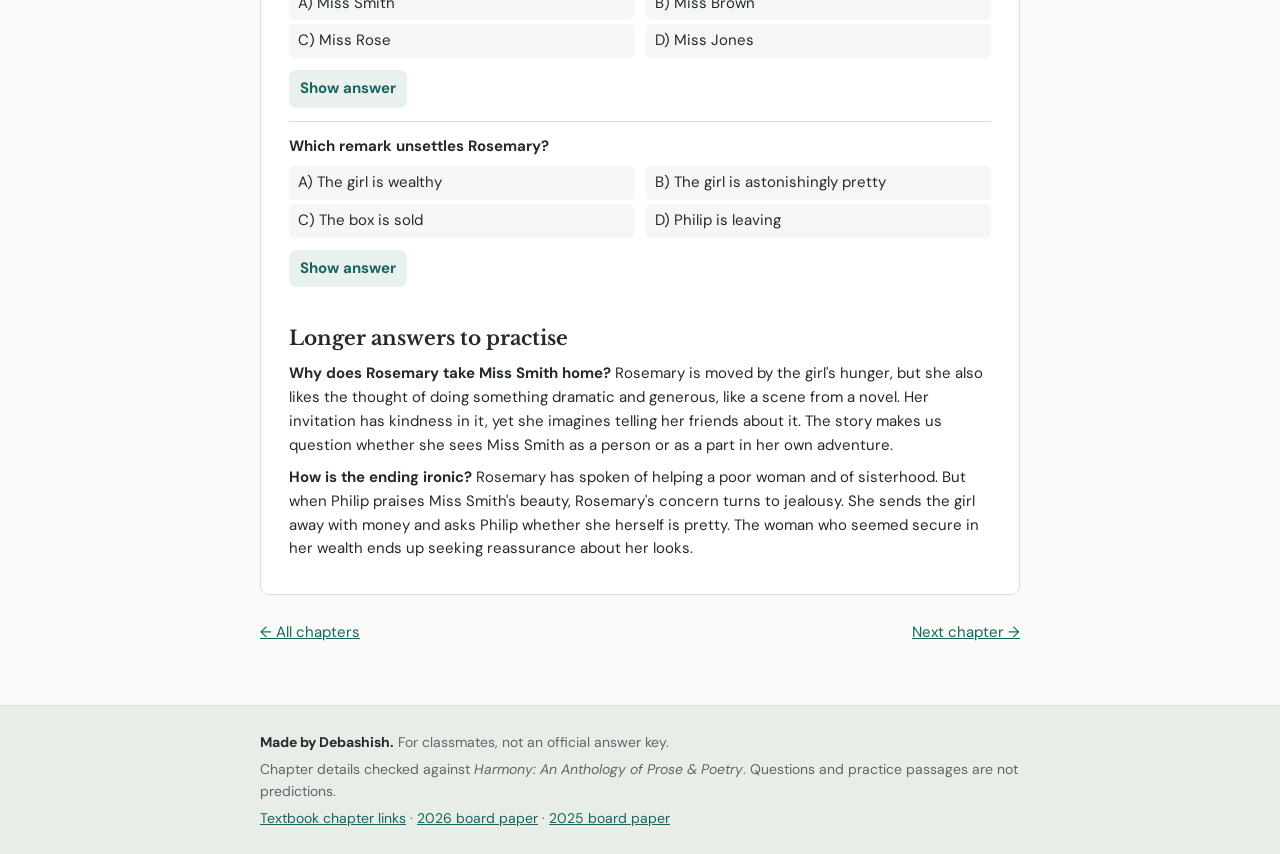
==== commit c1ac5efe: "Replace old guide with complete 2026 syllabus and optional essay practice" ====
--- a/a-cup-of-tea.html
+++ b/a-cup-of-tea.html
@@ -1,4 +1,4 @@
-<!doctype html><html lang="en"><head><meta charset="utf-8"><meta name="viewport" content="width=device-width,initial-scale=1"><meta name="theme-color" content="#f8f7f3"><meta name="description" content="Readable Alternative English revision notes for ASSEB HS 2nd year: Harmony chapters, writing and practice."><title>A Cup of Tea | Harmony Revision</title><link rel="stylesheet" href="style.css"></head><body><header class="top"><div class="shell"><a class="brand" href="index.html">Harmony / Revision</a><nav aria-label="Main navigation"><a href="index.html">Home</a><a href="chapters.html" aria-current="page">Chapters</a><a href="writing.html">Writing</a><a href="grammar.html">Grammar</a></nav></div></header><div class="shell"><header class="hero"><span class="eyebrow">ASSEB · HS 2nd Year · Alternative English</span><h1>A Cup of Tea</h1><p>Read the story or poem first, then use these notes to recall its key details.</p></header><main class="main"><a class="crumb" href="chapters.html">← All chapters</a><label class="progress"><input type="checkbox" data-done="a-cup-of-tea"> Mark as revised</label><article class="article"><h2>1. A Cup of Tea — Katherine Mansfield</h2>
+<!doctype html><html lang="en"><head><meta charset="utf-8"><meta name="viewport" content="width=device-width,initial-scale=1"><meta name="theme-color" content="#f8f7f3"><meta name="description" content="Readable Alternative English revision notes for ASSEB HS 2nd year: Harmony chapters, writing and practice."><title>A Cup of Tea | Harmony Revision</title><link rel="stylesheet" href="style.css"></head><body><header class="top"><div class="shell"><a class="brand" href="index.html">Harmony / Revision</a><nav aria-label="Main navigation"><a href="index.html">Home</a><a href="chapters.html" aria-current="page">Chapters</a><a href="writing.html">Comprehension</a><a href="grammar.html">Grammar</a><a href="essays.html">Essays</a></nav></div></header><div class="shell"><header class="hero"><span class="eyebrow">ASSEB · HS 2nd Year · Alternative English</span><h1>A Cup of Tea</h1><p>Read the story or poem first, then use these notes to recall its key details.</p></header><main class="main"><a class="crumb" href="chapters.html">← All chapters</a><label class="progress"><input type="checkbox" data-done="a-cup-of-tea"> Mark as revised</label><article class="article"><h2>1. A Cup of Tea — Katherine Mansfield</h2>
 <p><strong>Summary.</strong> Wealthy Rosemary Fell meets a hungry young woman, Miss Smith, outside an antique shop. Instead of giving her tea money, Rosemary takes her home, delighted by the idea of playing the generous heroine. She feeds her guest, but her husband Philip calls Miss Smith “astonishingly pretty.” Rosemary’s jealousy displaces her charity: she gives the girl money and sends her away. Her final question to Philip—“am I pretty?”—reveals her insecurity and the limits of her kindness.</p>
 <p><strong>Notable details.</strong> Rosemary admires an enamel box priced at <strong>twenty-eight guineas</strong> but initially leaves it in the shop. Miss Smith asks only for the price of a cup of tea. Rosemary takes <strong>three five-pound notes</strong> after putting two of five notes back; the story does not directly show the handover, though Rosemary says she gave Miss Smith money. Its contrasts are luxury versus hunger, and professed charity versus vanity.</p><h2>Short questions</h2><div class="qcard"><p><strong>Who is Rosemary Fell?</strong></p><details><summary>Show answer</summary><p>A rich, fashionable young woman married to Philip.</p></details></div><div class="qcard"><p><strong>What does Miss Smith ask for?</strong></p><details><summary>Show answer</summary><p>The price of a cup of tea.</p></details></div><div class="qcard"><p><strong>Why does Rosemary send her away?</strong></p><details><summary>Show answer</summary><p>Philip’s praise of Miss Smith’s beauty makes Rosemary jealous.</p></details></div><div class="qcard"><p><strong>What does Rosemary ask Philip at the end?</strong></p><details><summary>Show answer</summary><p>“Am I pretty?”</p></details></div><h2>MCQs</h2><p>Try them first, then reveal the answer under each question.</p><div class="qcard"><p><strong>Who wrote the story?</strong></p><div class="options"><span>A) Emily Dickinson</span><span>B) Katherine Mansfield</span><span>C) W. Somerset Maugham</span><span>D) P. B. Shelley</span></div><details><summary>Show answer</summary><p><strong>B) Katherine Mansfield</strong></p></details></div><div class="qcard"><p><strong>What does Rosemary examine in the antique shop?</strong></p><div class="options"><span>A) A ring</span><span>B) A vase</span><span>C) An enamel box</span><span>D) A portrait</span></div><details><summary>Show answer</summary><p><strong>C) An enamel box</strong></p></details></div><div class="qcard"><p><strong>What is the young woman’s name?</strong></p><div class="options"><span>A) Miss Smith</span><span>B) Miss Brown</span><span>C) Miss Rose</span><span>D) Miss Jones</span></div><details><summary>Show answer</summary><p><strong>A) Miss Smith</strong></p></details></div><div class="qcard"><p><strong>Which remark unsettles Rosemary?</strong></p><div class="options"><span>A) The girl is wealthy</span><span>B) The girl is astonishingly pretty</span><span>C) The box is sold</span><span>D) Philip is leaving</span></div><details><summary>Show answer</summary><p><strong>B) The girl is astonishingly pretty</strong></p></details></div><h2>Longer answers to practise</h2><p><strong>Why does Rosemary take Miss Smith home?</strong> Rosemary is moved by the girl's hunger, but she also likes the thought of doing something dramatic and generous, like a scene from a novel. Her invitation has kindness in it, yet she imagines telling her friends about it. The story makes us question whether she sees Miss Smith as a person or as a part in her own adventure.</p>
-<p><strong>How is the ending ironic?</strong> Rosemary has spoken of helping a poor woman and of sisterhood. But when Philip praises Miss Smith's beauty, Rosemary's concern turns to jealousy. She sends the girl away with money and asks Philip whether she herself is pretty. The woman who seemed secure in her wealth ends up seeking reassurance about her looks.</p></article><div class="navchap"><a href="chapters.html">← All chapters</a><a href="the-voyage.html">Next chapter →</a></div></main></div><footer class="footer"><div class="shell"><p><strong>Made by Debashish.</strong> For classmates, not an official answer key.</p><p>Chapter facts checked against <em>Harmony: An Anthology of Prose &amp; Poetry</em>. Questions and model essays are original practice, not predictions.</p><p><a href="https://devlibrary.in/class-12-alternative-english-book">Textbook chapter links</a> · <a href="https://www.thetreasurenotes.in/2026/02/asseb-class-12-alternative-english-question-paper-2026.html">2026 board paper</a> · <a href="https://www.dynamictutorialsandservices.org/2025/06/alternative-english-question-paper-2025.html">2025 board paper</a></p></div></footer><script src="app.js"></script></body></html>+<p><strong>How is the ending ironic?</strong> Rosemary has spoken of helping a poor woman and of sisterhood. But when Philip praises Miss Smith's beauty, Rosemary's concern turns to jealousy. She sends the girl away with money and asks Philip whether she herself is pretty. The woman who seemed secure in her wealth ends up seeking reassurance about her looks.</p></article><div class="navchap"><a href="chapters.html">← All chapters</a><a href="the-voyage.html">Next chapter →</a></div></main></div><footer class="footer"><div class="shell"><p><strong>Made by Debashish.</strong> For classmates, not an official answer key.</p><p>Chapter details checked against <em>Harmony: An Anthology of Prose &amp; Poetry</em>. Questions and practice passages are not predictions.</p><p><a href="https://devlibrary.in/class-12-alternative-english-book">Textbook chapter links</a> · <a href="https://www.thetreasurenotes.in/2026/02/asseb-class-12-alternative-english-question-paper-2026.html">2026 board paper</a> · <a href="https://www.dynamictutorialsandservices.org/2025/06/alternative-english-question-paper-2025.html">2025 board paper</a></p></div></footer><script src="app.js"></script></body></html>
--- a/style.css
+++ b/style.css
@@ -2,3 +2,5 @@
 :root{--paper:#f8f7f3;--ink:#242b2a;--muted:#5e6864;--line:#dadfd9;--teal:#18645d;--soft:#e8f1ed;--white:#fff}*{box-sizing:border-box}html{scroll-behavior:smooth}body{margin:0;background:var(--paper);color:var(--ink);font:17px/1.72 'DM Sans',Arial,sans-serif}a{color:var(--teal)}a:focus-visible,button:focus-visible,input:focus-visible{outline:3px solid #d68c48;outline-offset:3px}.shell{width:min(980px,calc(100% - 38px));margin:auto}.top{background:var(--white);border-bottom:1px solid var(--line)}.top .shell{min-height:64px;display:flex;align-items:center;justify-content:space-between;gap:16px}.brand{font:700 18px 'Libre Baskerville',Georgia,serif;color:var(--ink);text-decoration:none}.top nav{display:flex;flex-wrap:wrap;gap:6px}.top nav a{color:var(--muted);font-size:14px;text-decoration:none;font-weight:700;padding:10px 12px;border-radius:9px}.top nav a:hover,.top nav a[aria-current]{background:var(--soft);color:var(--teal)}.hero{padding:70px 0 45px;max-width:790px}.eyebrow{color:var(--teal);font-size:12px;letter-spacing:.12em;font-weight:700;text-transform:uppercase}.hero h1{font:700 clamp(34px,6vw,58px)/1.16 'Libre Baskerville',Georgia,serif;letter-spacing:-.035em;margin:16px 0}.hero p{font-size:19px;color:var(--muted);max-width:670px}.pill{display:inline-block;background:var(--soft);color:var(--teal);font-size:13px;font-weight:700;border-radius:100px;padding:6px 14px}.actions{display:flex;gap:12px;flex-wrap:wrap;margin-top:27px}.btn{display:inline-flex;align-items:center;justify-content:center;min-height:48px;padding:10px 18px;background:var(--teal);color:white;text-decoration:none;border-radius:10px;font-weight:700}.btn.alt{background:white;color:var(--teal);border:1px solid var(--line)}.main{padding-bottom:70px}.section-title{font:700 27px/1.3 'Libre Baskerville',Georgia,serif;margin:35px 0 15px}.chapter-list{display:grid;grid-template-columns:repeat(2,minmax(0,1fr));gap:12px}.chapter-link{display:block;padding:22px 24px;background:white;border:1px solid var(--line);border-radius:12px;color:var(--ink);text-decoration:none;min-height:126px}.chapter-link:hover{border-color:var(--teal);background:#fdfefd}.chapter-link small{display:block;color:var(--teal);font-size:12px;text-transform:uppercase;letter-spacing:.08em;font-weight:700}.chapter-link strong{display:block;font:700 19px/1.35 'Libre Baskerville',Georgia,serif;margin-top:9px}.wide{grid-column:span 2}.article{max-width:800px;background:white;border:1px solid var(--line);border-radius:14px;padding:clamp(22px,5vw,48px);margin:22px 0 40px}.article h2{font:700 26px/1.35 'Libre Baskerville',Georgia,serif;margin:1.5em 0 .65em}.article h2:first-child{margin-top:0}.article h3{font:700 20px/1.4 'Libre Baskerville',Georgia,serif;margin:1.5em 0 .5em}.article p,.article li{overflow-wrap:anywhere}.article li{margin:8px 0}.article strong{font-weight:700}.article blockquote{border-left:3px solid var(--teal);padding-left:20px;margin:20px 0;color:var(--muted)}.article hr{border:0;border-top:1px solid var(--line);margin:28px 0}.article ol,.article ul{padding-left:1.35em}.article a{overflow-wrap:anywhere}.article .qna{background:var(--paper);padding:12px;border-radius:8px}.navchap{display:flex;justify-content:space-between;gap:12px;margin:24px 0}.crumb{display:inline-block;margin-top:26px;color:var(--teal);text-decoration:none;font-size:14px;font-weight:700}.footer{background:#e8ede8;border-top:1px solid var(--line);padding:32px 0;font-size:14px;color:var(--muted)}.footer strong{color:var(--ink)}.footer p{margin:5px 0}.footer a{color:var(--teal)}.progress{display:flex;align-items:center;gap:8px;font-size:14px;font-weight:700;color:var(--teal);margin:16px 0}.progress input{width:20px;height:20px;accent-color:var(--teal)}.toc{display:flex;gap:9px;flex-wrap:wrap}.toc a{background:white;border:1px solid var(--line);border-radius:100px;padding:7px 13px;text-decoration:none;font-size:14px;font-weight:700}.article details{border:1px solid var(--line);border-radius:9px;padding:10px 14px;margin:9px 0}.article summary{cursor:pointer;font-weight:700}.article details p{margin:8px 0}.notice{padding:18px;background:var(--soft);border-radius:10px;color:#21453e;margin:22px 0}.printlink{margin:16px 0}.sr-only{position:absolute;clip:rect(0,0,0,0)}@media(max-width:640px){body{font-size:16px;line-height:1.68}.top .shell{align-items:flex-start;flex-direction:column;padding:11px 0}.top nav{width:100%;justify-content:space-between}.top nav a{padding:8px 5px;font-size:13px}.hero{padding:43px 0 28px}.hero p{font-size:17px}.chapter-list{grid-template-columns:1fr}.wide{grid-column:auto}.article{margin:14px 0 30px}.navchap{flex-direction:column}}@media print{.top,.footer,.actions,.navchap,.progress,.crumb{display:none!important}.article{border:0;padding:0;max-width:none}body{background:white;font-size:12pt}.shell{width:100%}}
 /* Compact reading layout */
 body{font-size:15px;line-height:1.58;background:#fafaf8}.shell{width:min(760px,calc(100% - 32px))}.hero{padding:32px 0 18px}.hero h1{font-size:clamp(27px,4vw,39px);line-height:1.25;margin:9px 0}.hero p{font-size:15px;line-height:1.55;margin:8px 0}.top .shell{min-height:56px}.article{padding:24px 28px;margin:14px 0 26px;border-radius:9px}.article h2{font-size:20px;margin:1.25em 0 .5em}.article h3{font-size:17px;margin:1.25em 0 .5em}.article p{margin:9px 0}.article li{margin:4px 0}.chapter-list{gap:8px}.chapter-link{padding:14px 17px;min-height:88px;border-radius:9px}.chapter-link strong{font-size:16px;margin-top:4px}.section-title{font-size:21px;margin:26px 0 10px}.main{padding-bottom:36px}.footer{padding:20px 0}.qcard{border-top:1px solid var(--line);padding:13px 0}.qcard:first-of-type{border-top:0}.qcard p{margin:0 0 7px}.qcard .options{display:grid;grid-template-columns:repeat(2,minmax(0,1fr));gap:4px 12px;margin:8px 0 12px}.qcard .options span{background:#f5f7f4;border-radius:5px;padding:5px 9px}.qcard details{border:0;margin:7px 0 0;padding:0}.qcard summary,.answer-reveal summary{display:inline-block;cursor:pointer;background:var(--soft);color:var(--teal);font-weight:700;border-radius:7px;padding:7px 11px;list-style:none}.qcard summary::-webkit-details-marker,.answer-reveal summary::-webkit-details-marker{display:none}.qcard details[open] summary,.answer-reveal[open] summary{background:#d5e8df}.qcard details p,.answer-reveal>p{padding:8px 11px;margin-top:6px;background:#f5f7f4;border-radius:6px}.answer-reveal{margin:12px 0 28px}.quick-grid{display:grid;grid-template-columns:repeat(2,minmax(0,1fr));gap:8px}.quick-grid a{min-height:52px}.hero .pill{margin-top:8px}.actions{margin-top:16px}.btn{font-size:14px}.top nav a{font-size:13px}.article>h2:first-child{margin-top:0}@media(max-width:640px){body{font-size:14px}.article{padding:17px;margin:12px 0 22px}.hero{padding:22px 0 10px}.hero h1{font-size:27px}.top .shell{gap:0}.top nav a{font-size:12px}.qcard .options{grid-template-columns:1fr}.quick-grid{grid-template-columns:1fr}}
+
+.essay-list{display:grid;gap:8px}.essay-item{border:1px solid var(--line);border-radius:9px;background:white;margin:0;padding:0;overflow:hidden}.essay-item summary{display:block;cursor:pointer;list-style:none;padding:15px 18px;font-weight:700;color:var(--teal);min-height:48px}.essay-item summary::-webkit-details-marker{display:none}.essay-item[open] summary{background:var(--soft)}.essay-text{padding:8px 18px 16px}.essay-text p{margin:10px 0}.answer-reveal ol{padding-left:2.4em;margin:9px 0}.answer-reveal li{padding-left:3px;margin:7px 0}.top nav{gap:2px}@media(max-width:640px){.top nav a{font-size:11px;padding:8px 3px}}
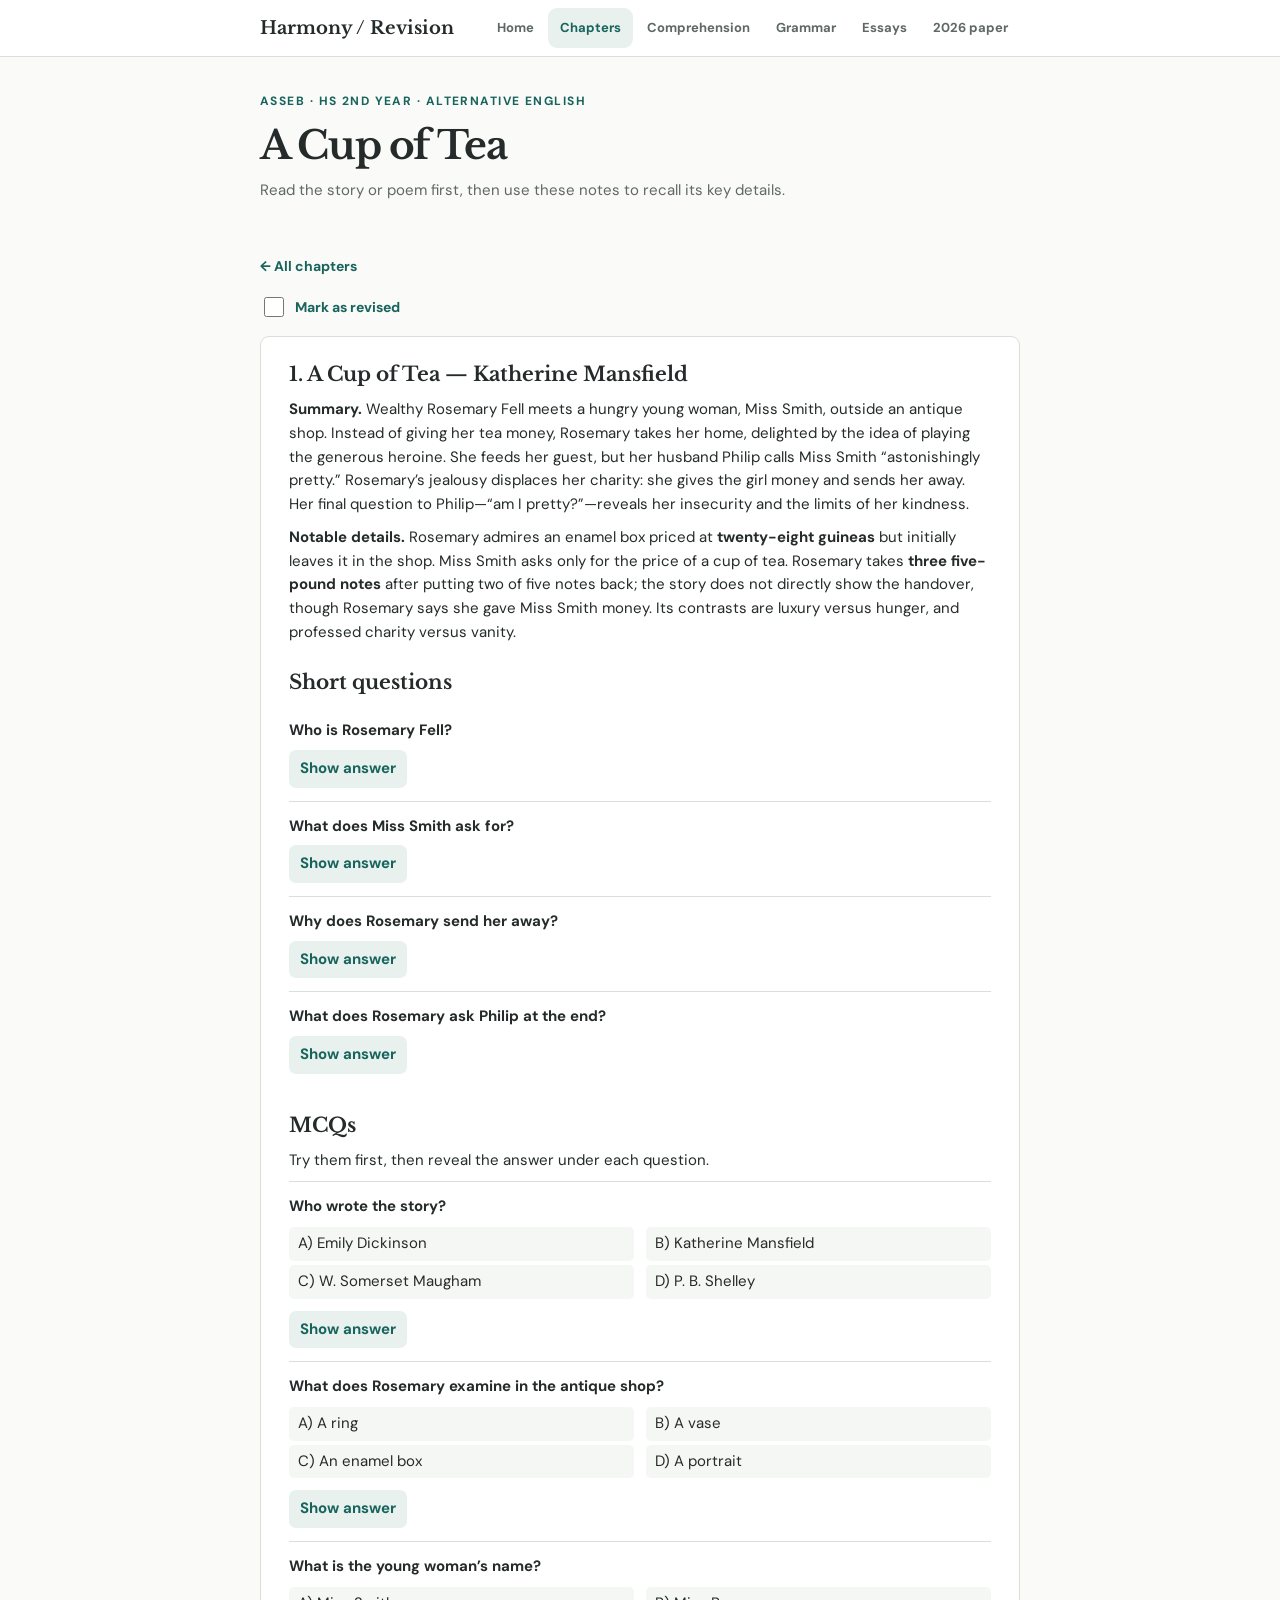
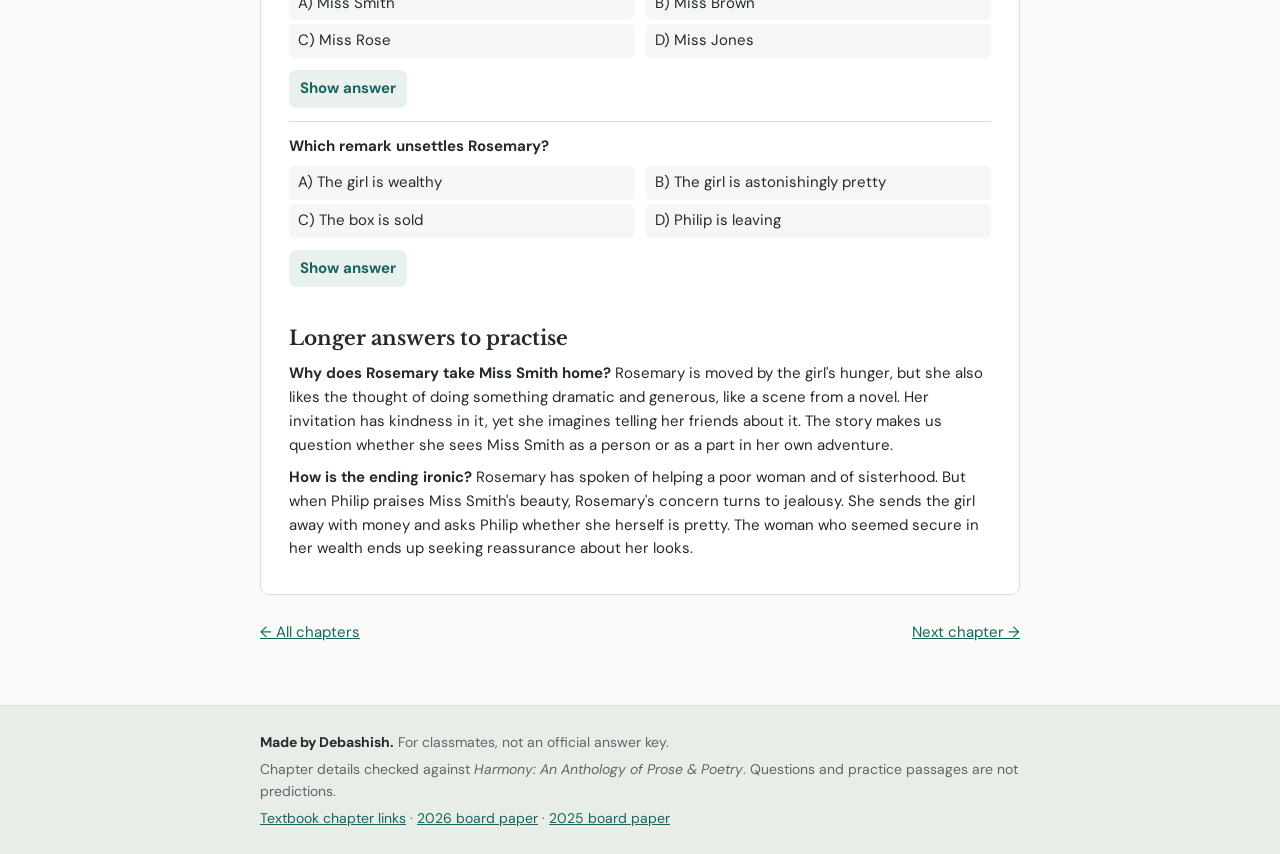
==== commit 14af2b58: "Publish completed 2026 paper with answers and guide audit" ====
--- a/a-cup-of-tea.html
+++ b/a-cup-of-tea.html
@@ -1,4 +1,4 @@
-<!doctype html><html lang="en"><head><meta charset="utf-8"><meta name="viewport" content="width=device-width,initial-scale=1"><meta name="theme-color" content="#f8f7f3"><meta name="description" content="Readable Alternative English revision notes for ASSEB HS 2nd year: Harmony chapters, writing and practice."><title>A Cup of Tea | Harmony Revision</title><link rel="stylesheet" href="style.css"></head><body><header class="top"><div class="shell"><a class="brand" href="index.html">Harmony / Revision</a><nav aria-label="Main navigation"><a href="index.html">Home</a><a href="chapters.html" aria-current="page">Chapters</a><a href="writing.html">Comprehension</a><a href="grammar.html">Grammar</a><a href="essays.html">Essays</a></nav></div></header><div class="shell"><header class="hero"><span class="eyebrow">ASSEB · HS 2nd Year · Alternative English</span><h1>A Cup of Tea</h1><p>Read the story or poem first, then use these notes to recall its key details.</p></header><main class="main"><a class="crumb" href="chapters.html">← All chapters</a><label class="progress"><input type="checkbox" data-done="a-cup-of-tea"> Mark as revised</label><article class="article"><h2>1. A Cup of Tea — Katherine Mansfield</h2>
+<!doctype html><html lang="en"><head><meta charset="utf-8"><meta name="viewport" content="width=device-width,initial-scale=1"><meta name="theme-color" content="#f8f7f3"><meta name="description" content="Readable Alternative English revision notes for ASSEB HS 2nd year: Harmony chapters, writing and practice."><title>A Cup of Tea | Harmony Revision</title><link rel="stylesheet" href="style.css"></head><body><header class="top"><div class="shell"><a class="brand" href="index.html">Harmony / Revision</a><nav aria-label="Main navigation"><a href="index.html">Home</a><a href="chapters.html" aria-current="page">Chapters</a><a href="writing.html">Comprehension</a><a href="grammar.html">Grammar</a><a href="essays.html">Essays</a><a href="question-paper.html">2026 paper</a></nav></div></header><div class="shell"><header class="hero"><span class="eyebrow">ASSEB · HS 2nd Year · Alternative English</span><h1>A Cup of Tea</h1><p>Read the story or poem first, then use these notes to recall its key details.</p></header><main class="main"><a class="crumb" href="chapters.html">← All chapters</a><label class="progress"><input type="checkbox" data-done="a-cup-of-tea"> Mark as revised</label><article class="article"><h2>1. A Cup of Tea — Katherine Mansfield</h2>
 <p><strong>Summary.</strong> Wealthy Rosemary Fell meets a hungry young woman, Miss Smith, outside an antique shop. Instead of giving her tea money, Rosemary takes her home, delighted by the idea of playing the generous heroine. She feeds her guest, but her husband Philip calls Miss Smith “astonishingly pretty.” Rosemary’s jealousy displaces her charity: she gives the girl money and sends her away. Her final question to Philip—“am I pretty?”—reveals her insecurity and the limits of her kindness.</p>
 <p><strong>Notable details.</strong> Rosemary admires an enamel box priced at <strong>twenty-eight guineas</strong> but initially leaves it in the shop. Miss Smith asks only for the price of a cup of tea. Rosemary takes <strong>three five-pound notes</strong> after putting two of five notes back; the story does not directly show the handover, though Rosemary says she gave Miss Smith money. Its contrasts are luxury versus hunger, and professed charity versus vanity.</p><h2>Short questions</h2><div class="qcard"><p><strong>Who is Rosemary Fell?</strong></p><details><summary>Show answer</summary><p>A rich, fashionable young woman married to Philip.</p></details></div><div class="qcard"><p><strong>What does Miss Smith ask for?</strong></p><details><summary>Show answer</summary><p>The price of a cup of tea.</p></details></div><div class="qcard"><p><strong>Why does Rosemary send her away?</strong></p><details><summary>Show answer</summary><p>Philip’s praise of Miss Smith’s beauty makes Rosemary jealous.</p></details></div><div class="qcard"><p><strong>What does Rosemary ask Philip at the end?</strong></p><details><summary>Show answer</summary><p>“Am I pretty?”</p></details></div><h2>MCQs</h2><p>Try them first, then reveal the answer under each question.</p><div class="qcard"><p><strong>Who wrote the story?</strong></p><div class="options"><span>A) Emily Dickinson</span><span>B) Katherine Mansfield</span><span>C) W. Somerset Maugham</span><span>D) P. B. Shelley</span></div><details><summary>Show answer</summary><p><strong>B) Katherine Mansfield</strong></p></details></div><div class="qcard"><p><strong>What does Rosemary examine in the antique shop?</strong></p><div class="options"><span>A) A ring</span><span>B) A vase</span><span>C) An enamel box</span><span>D) A portrait</span></div><details><summary>Show answer</summary><p><strong>C) An enamel box</strong></p></details></div><div class="qcard"><p><strong>What is the young woman’s name?</strong></p><div class="options"><span>A) Miss Smith</span><span>B) Miss Brown</span><span>C) Miss Rose</span><span>D) Miss Jones</span></div><details><summary>Show answer</summary><p><strong>A) Miss Smith</strong></p></details></div><div class="qcard"><p><strong>Which remark unsettles Rosemary?</strong></p><div class="options"><span>A) The girl is wealthy</span><span>B) The girl is astonishingly pretty</span><span>C) The box is sold</span><span>D) Philip is leaving</span></div><details><summary>Show answer</summary><p><strong>B) The girl is astonishingly pretty</strong></p></details></div><h2>Longer answers to practise</h2><p><strong>Why does Rosemary take Miss Smith home?</strong> Rosemary is moved by the girl's hunger, but she also likes the thought of doing something dramatic and generous, like a scene from a novel. Her invitation has kindness in it, yet she imagines telling her friends about it. The story makes us question whether she sees Miss Smith as a person or as a part in her own adventure.</p>
 <p><strong>How is the ending ironic?</strong> Rosemary has spoken of helping a poor woman and of sisterhood. But when Philip praises Miss Smith's beauty, Rosemary's concern turns to jealousy. She sends the girl away with money and asks Philip whether she herself is pretty. The woman who seemed secure in her wealth ends up seeking reassurance about her looks.</p></article><div class="navchap"><a href="chapters.html">← All chapters</a><a href="the-voyage.html">Next chapter →</a></div></main></div><footer class="footer"><div class="shell"><p><strong>Made by Debashish.</strong> For classmates, not an official answer key.</p><p>Chapter details checked against <em>Harmony: An Anthology of Prose &amp; Poetry</em>. Questions and practice passages are not predictions.</p><p><a href="https://devlibrary.in/class-12-alternative-english-book">Textbook chapter links</a> · <a href="https://www.thetreasurenotes.in/2026/02/asseb-class-12-alternative-english-question-paper-2026.html">2026 board paper</a> · <a href="https://www.dynamictutorialsandservices.org/2025/06/alternative-english-question-paper-2025.html">2025 board paper</a></p></div></footer><script src="app.js"></script></body></html>
--- a/style.css
+++ b/style.css
@@ -4,3 +4,5 @@
 body{font-size:15px;line-height:1.58;background:#fafaf8}.shell{width:min(760px,calc(100% - 32px))}.hero{padding:32px 0 18px}.hero h1{font-size:clamp(27px,4vw,39px);line-height:1.25;margin:9px 0}.hero p{font-size:15px;line-height:1.55;margin:8px 0}.top .shell{min-height:56px}.article{padding:24px 28px;margin:14px 0 26px;border-radius:9px}.article h2{font-size:20px;margin:1.25em 0 .5em}.article h3{font-size:17px;margin:1.25em 0 .5em}.article p{margin:9px 0}.article li{margin:4px 0}.chapter-list{gap:8px}.chapter-link{padding:14px 17px;min-height:88px;border-radius:9px}.chapter-link strong{font-size:16px;margin-top:4px}.section-title{font-size:21px;margin:26px 0 10px}.main{padding-bottom:36px}.footer{padding:20px 0}.qcard{border-top:1px solid var(--line);padding:13px 0}.qcard:first-of-type{border-top:0}.qcard p{margin:0 0 7px}.qcard .options{display:grid;grid-template-columns:repeat(2,minmax(0,1fr));gap:4px 12px;margin:8px 0 12px}.qcard .options span{background:#f5f7f4;border-radius:5px;padding:5px 9px}.qcard details{border:0;margin:7px 0 0;padding:0}.qcard summary,.answer-reveal summary{display:inline-block;cursor:pointer;background:var(--soft);color:var(--teal);font-weight:700;border-radius:7px;padding:7px 11px;list-style:none}.qcard summary::-webkit-details-marker,.answer-reveal summary::-webkit-details-marker{display:none}.qcard details[open] summary,.answer-reveal[open] summary{background:#d5e8df}.qcard details p,.answer-reveal>p{padding:8px 11px;margin-top:6px;background:#f5f7f4;border-radius:6px}.answer-reveal{margin:12px 0 28px}.quick-grid{display:grid;grid-template-columns:repeat(2,minmax(0,1fr));gap:8px}.quick-grid a{min-height:52px}.hero .pill{margin-top:8px}.actions{margin-top:16px}.btn{font-size:14px}.top nav a{font-size:13px}.article>h2:first-child{margin-top:0}@media(max-width:640px){body{font-size:14px}.article{padding:17px;margin:12px 0 22px}.hero{padding:22px 0 10px}.hero h1{font-size:27px}.top .shell{gap:0}.top nav a{font-size:12px}.qcard .options{grid-template-columns:1fr}.quick-grid{grid-template-columns:1fr}}
 
 .essay-list{display:grid;gap:8px}.essay-item{border:1px solid var(--line);border-radius:9px;background:white;margin:0;padding:0;overflow:hidden}.essay-item summary{display:block;cursor:pointer;list-style:none;padding:15px 18px;font-weight:700;color:var(--teal);min-height:48px}.essay-item summary::-webkit-details-marker{display:none}.essay-item[open] summary{background:var(--soft)}.essay-text{padding:8px 18px 16px}.essay-text p{margin:10px 0}.answer-reveal ol{padding-left:2.4em;margin:9px 0}.answer-reveal li{padding-left:3px;margin:7px 0}.top nav{gap:2px}@media(max-width:640px){.top nav a{font-size:11px;padding:8px 3px}}
+
+.paper-qa{padding:10px 0;border-top:1px solid var(--line)}.paper-qa p{font-weight:600;margin:0 0 4px}.paper-answer{font-size:13px;line-height:1.5;color:#42514e;padding-left:10px;border-left:2px solid var(--teal)}.uncertain{display:block;color:#805634;margin-top:4px;font-size:12px}.paper-qa:first-of-type{border-top:0}@media(max-width:640px){.paper-answer{font-size:12.5px}}
